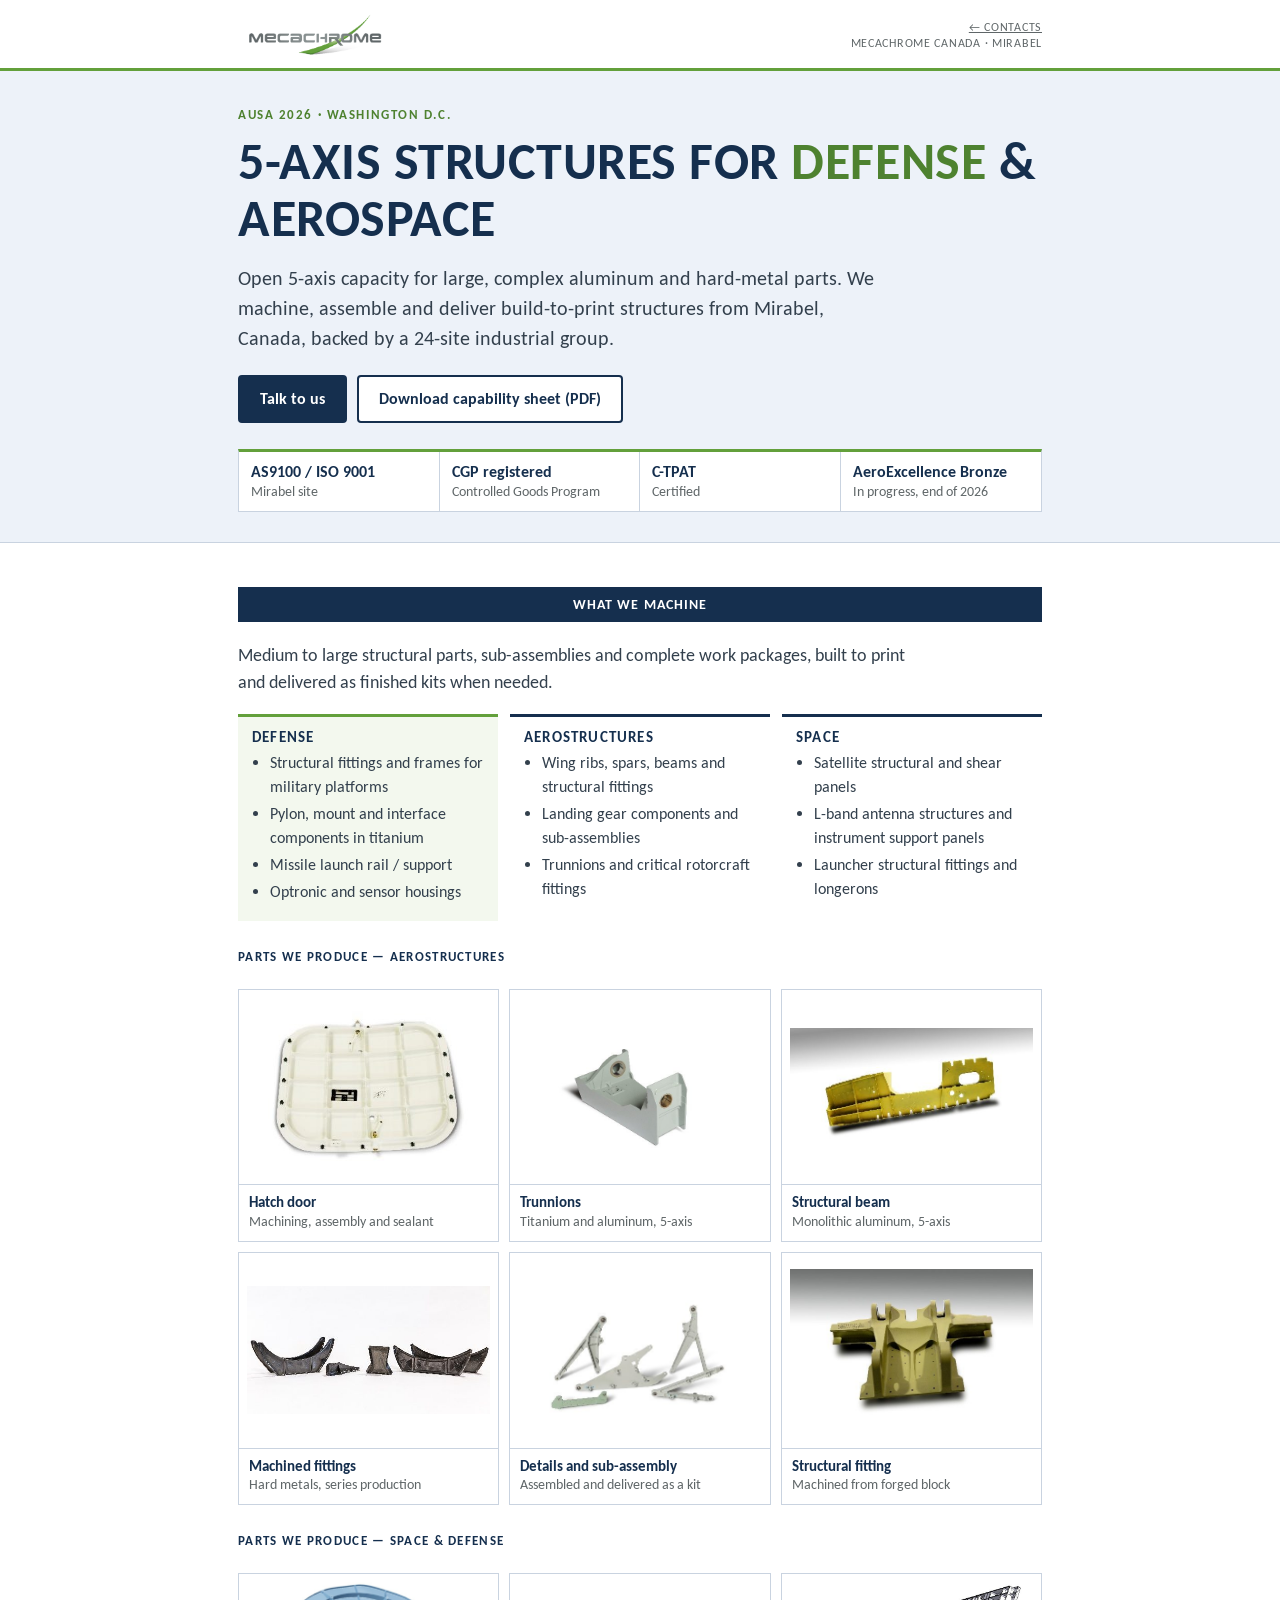
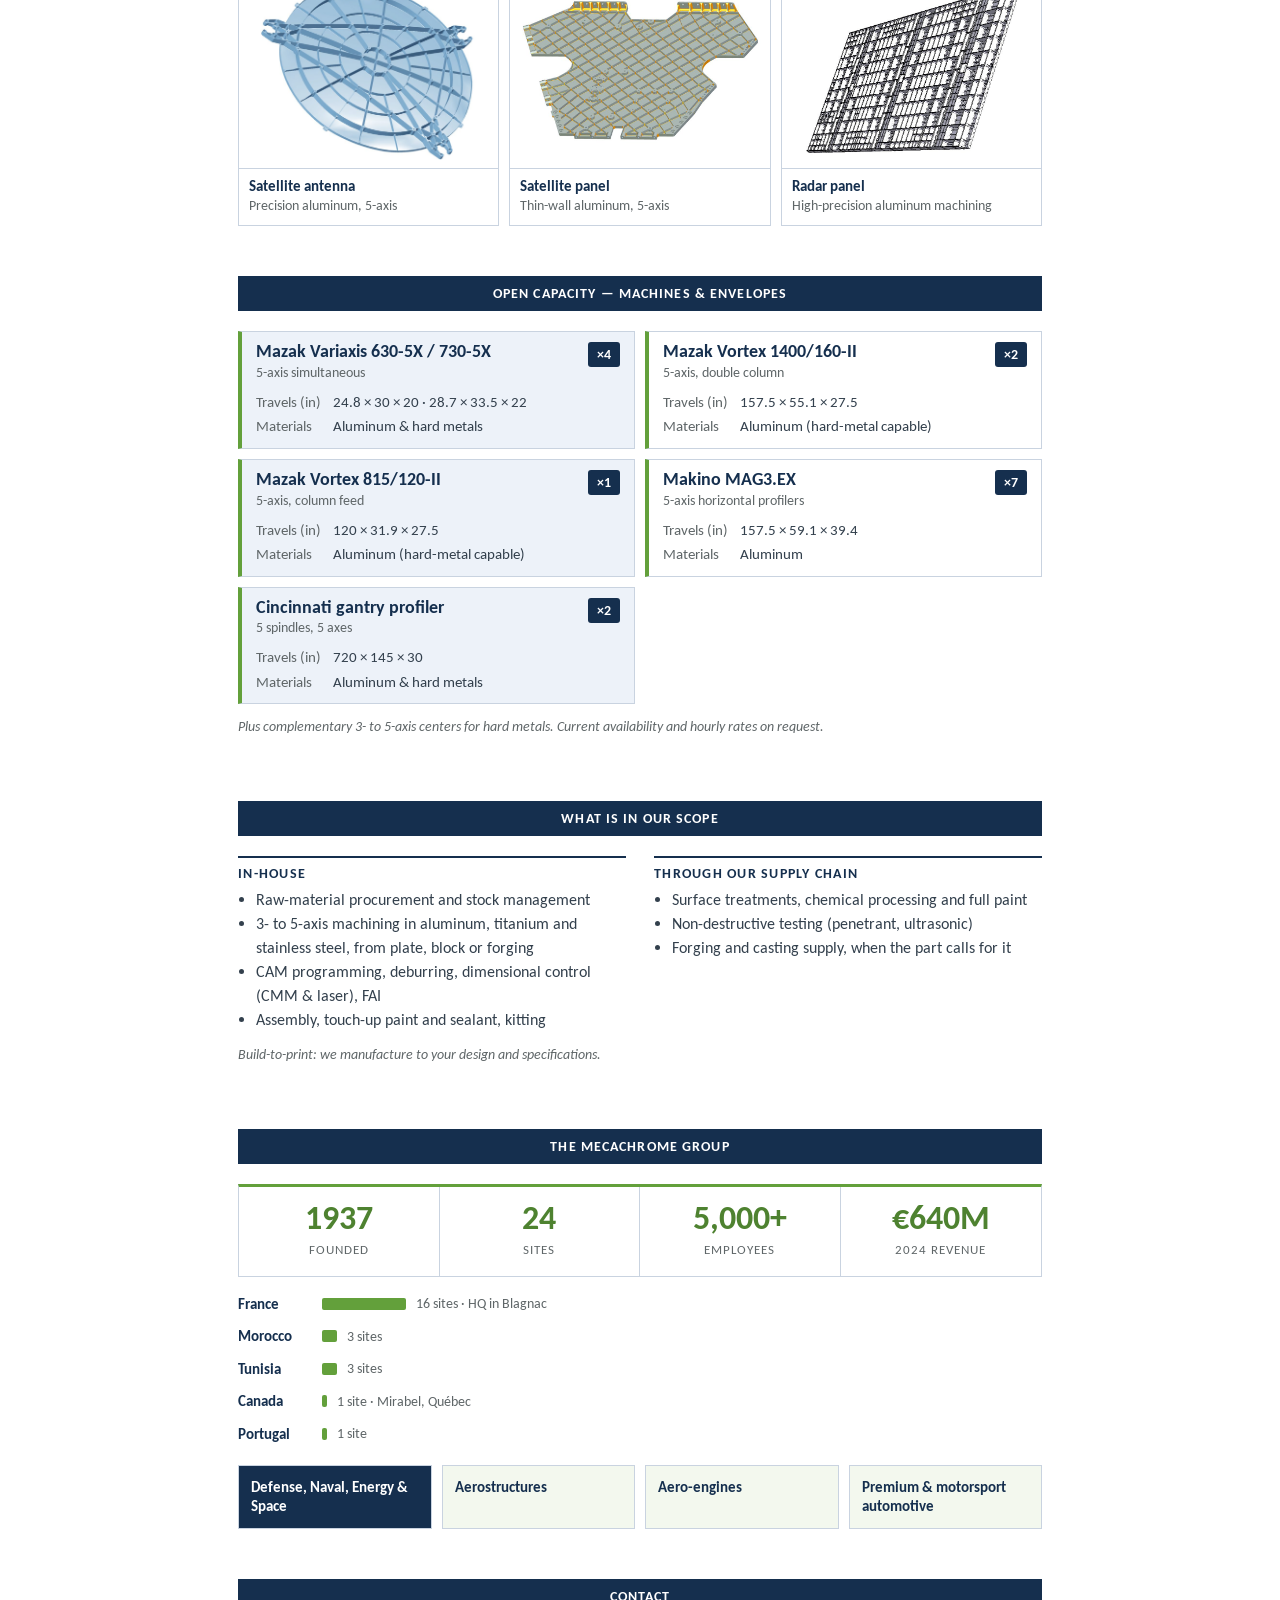
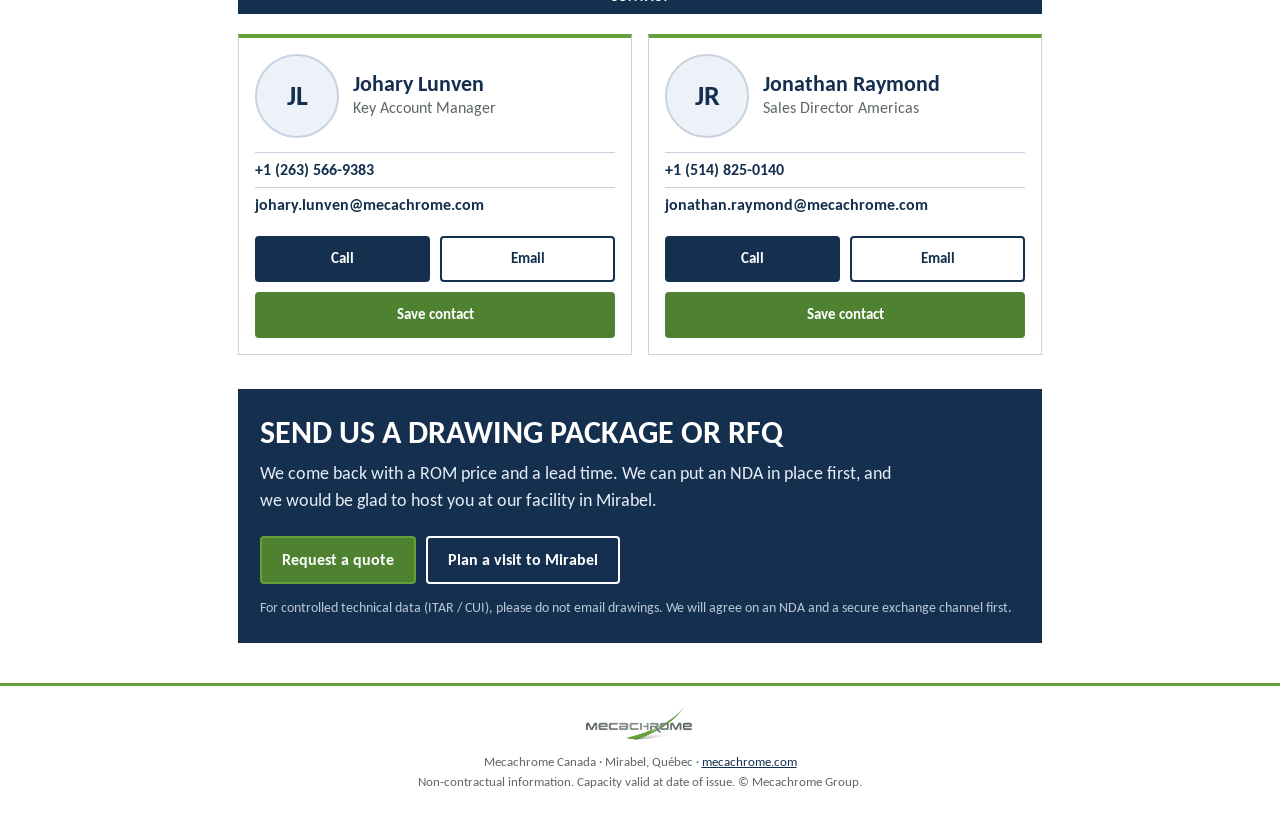
==== ausa-2026/index.html @ 3fbd344a "Add files via upload" ====
<!doctype html>
<html lang="en">
<head>
<meta charset="utf-8">
<meta name="viewport" content="width=device-width, initial-scale=1">
<title>Mecachrome Canada — 5-axis structures for defense &amp; aerospace</title>
<meta name="description" content="Open 5-axis machining capacity in Mirabel, Québec. Build-to-print structural parts and assemblies in aluminum and hard metals for defense, aerostructures and space.">
<meta name="robots" content="noindex, nofollow">
<meta name="theme-color" content="#152F4E">
<meta property="og:title" content="Mecachrome Canada — 5-axis structures for defense &amp; aerospace">
<meta property="og:description" content="Open 5-axis machining capacity in Mirabel, Québec. CGP registered. Part of the 24-site Mecachrome Group.">
<meta property="og:type" content="website">
<link rel="icon" href="../assets/mecachrome-logo.png">
<link rel="preconnect" href="https://fonts.googleapis.com">
<link rel="preconnect" href="https://fonts.gstatic.com" crossorigin>
<link href="https://fonts.googleapis.com/css2?family=Carlito:ital,wght@0,400;0,700;1,400&display=swap" rel="stylesheet">
<style>
:root{
  --navy:#152F4E; --green:#63A03B; --green-dark:#4E8230; --ice:#EDF2F9; --mint:#F3F8EE;
  --grey:#5F6668; --text:#33404D; --rule:#C9D3E0; --white:#fff;
  --max:860px; --pad:20px;
}
*{box-sizing:border-box}
html{scroll-behavior:smooth;-webkit-text-size-adjust:100%}
body{margin:0;background:#fff;color:var(--text);font-family:Calibri,Carlito,"Segoe UI",Helvetica,Arial,sans-serif;font-size:17px;line-height:1.5}
img{max-width:100%;display:block}
a{color:var(--navy)}
.wrap{max-width:var(--max);margin:0 auto;padding:0 var(--pad)}
h1,h2,h3{color:var(--navy);margin:0;line-height:1.1}
.eyebrow{font-size:13px;font-weight:700;letter-spacing:.12em;text-transform:uppercase;color:var(--green-dark)}

/* header */
.top{border-bottom:3px solid var(--green);background:#fff}
.top .wrap{display:flex;align-items:center;justify-content:space-between;gap:12px;padding-top:10px;padding-bottom:8px}
.top img{height:50px;width:auto}
.top .where{font-size:12px;letter-spacing:.06em;text-transform:uppercase;color:var(--grey);text-align:right;line-height:1.35}

/* hero */
.hero{background:var(--ice);border-bottom:1px solid var(--rule)}
.hero .wrap{padding-top:34px;padding-bottom:30px}
.hero h1{font-size:clamp(32px,8vw,52px);text-transform:uppercase;letter-spacing:.01em;margin-top:8px}
.hero h1 span{color:var(--green-dark)}
.hero p.lead{font-size:clamp(17px,4.4vw,20px);margin:16px 0 0;max-width:640px;color:var(--text)}
.btns{display:flex;flex-wrap:wrap;gap:10px;margin-top:22px}
.btn{display:inline-flex;align-items:center;justify-content:center;gap:8px;min-height:48px;padding:0 20px;border-radius:4px;font-weight:700;font-size:16px;text-decoration:none;border:2px solid var(--navy);color:var(--navy);background:#fff}
.btn.primary{background:var(--navy);color:#fff}
.btn.green{background:var(--green-dark);border-color:var(--green-dark);color:#fff}
.btn:hover{filter:brightness(1.08)}
.btn:focus-visible,a:focus-visible{outline:3px solid var(--green);outline-offset:2px}

.trust{display:grid;grid-template-columns:repeat(2,1fr);gap:0;margin-top:26px;border:1px solid var(--rule);background:#fff;border-top:3px solid var(--green)}
.trust div{padding:10px 12px;border-right:1px solid var(--rule);border-bottom:1px solid var(--rule);font-size:14px;line-height:1.3}
.trust div:nth-child(2n){border-right:0}
.trust div:nth-last-child(-n+2){border-bottom:0}
.trust b{display:block;color:var(--navy);font-size:16px}
.trust span{color:var(--grey)}

/* sections */
section{padding:44px 0 6px}
.bar{background:var(--navy);color:#fff;text-align:center;font-weight:700;letter-spacing:.08em;text-transform:uppercase;font-size:14px;padding:7px 12px;margin:0 0 20px}
.intro{margin:0 0 18px;max-width:680px}

/* part families */
.fam{display:grid;gap:12px}
.fam>div{padding:12px 14px 14px;border-top:3px solid var(--navy)}
.fam>div.def{background:var(--mint);border-top-color:var(--green)}
.fam h3{font-size:15px;letter-spacing:.08em;text-transform:uppercase;margin-bottom:6px}
.fam ul{margin:0;padding-left:18px;font-size:16px}
.fam li{margin:3px 0}

/* gallery */
.gal{display:grid;grid-template-columns:repeat(2,1fr);gap:10px;margin-top:22px}
.gal figure{margin:0;border:1px solid var(--rule);background:#fff}
.gal .ph{aspect-ratio:4/3;display:flex;align-items:center;justify-content:center;padding:8px;background:#fff}
.gal img{max-height:100%;width:auto;object-fit:contain}
.gal figcaption{padding:8px 10px 10px;border-top:1px solid var(--rule);font-size:14px;line-height:1.3;color:var(--grey)}
.gal figcaption b{display:block;color:var(--navy);font-size:15px}
.subhead{margin:26px 0 0;font-size:13px;font-weight:700;letter-spacing:.1em;text-transform:uppercase;color:var(--navy)}

/* machines */
.mach{display:grid;gap:10px}
.m{border:1px solid var(--rule);border-left:4px solid var(--green);padding:10px 14px;background:#fff}
.m:nth-child(odd){background:var(--ice)}
.m h3{font-size:18px}
.m .sub{color:var(--grey);font-size:14px}
.m dl{display:grid;grid-template-columns:auto 1fr;gap:2px 12px;margin:8px 0 0;font-size:15px}
.m dt{color:var(--grey)}
.m dd{margin:0;color:var(--text)}
.m .qty{float:right;background:var(--navy);color:#fff;font-weight:700;border-radius:3px;padding:2px 9px;font-size:14px}
.note{font-size:14px;color:var(--grey);font-style:italic;margin-top:12px}

/* scope */
.scope{display:grid;gap:14px}
.scope>div{border-top:2px solid var(--navy);padding-top:8px}
.scope h3{font-size:14px;letter-spacing:.09em;text-transform:uppercase}
.scope ul{margin:6px 0 0;padding-left:18px;font-size:16px}

/* group */
.stats{display:grid;grid-template-columns:repeat(2,1fr);border:1px solid var(--rule);border-top:3px solid var(--green)}
.stats div{padding:14px 8px;text-align:center;border-right:1px solid var(--rule);border-bottom:1px solid var(--rule)}
.stats div:nth-child(2n){border-right:0}
.stats div:nth-last-child(-n+2){border-bottom:0}
.stats b{display:block;font-size:34px;line-height:1;color:var(--green-dark)}
.stats span{font-size:13px;letter-spacing:.08em;text-transform:uppercase;color:var(--grey)}
.sites{margin-top:16px;display:grid;gap:10px}
.country{display:flex;align-items:center;gap:10px;font-size:15px}
.country .lbl{width:74px;flex:none;color:var(--navy);font-weight:700}
.country .bar-fill{flex:none;height:12px;background:var(--green);border-radius:2px}
.country .n{color:var(--grey);font-size:14px}
.sector{display:grid;grid-template-columns:repeat(2,1fr);gap:10px;margin-top:20px}
.sector div{border:1px solid var(--rule);background:var(--mint);padding:12px;font-weight:700;color:var(--navy);font-size:15px;line-height:1.25}
.sector div.hl{background:var(--navy);color:#fff}

/* contacts */
.cards{display:grid;gap:16px}
.card{border:1px solid var(--rule);border-top:4px solid var(--green);background:#fff;padding:16px}
.card .who{display:flex;gap:14px;align-items:center}
.avatar{width:84px;height:84px;border-radius:50%;object-fit:cover;background:var(--ice);border:2px solid var(--rule);flex:none;display:flex;align-items:center;justify-content:center;color:var(--navy);font-weight:700;font-size:28px}
.card h3{font-size:22px}
.card .role{color:var(--grey);font-size:16px}
.card .lines{margin:14px 0 0;font-size:16px;word-break:break-word}
.card .lines a{text-decoration:none;font-weight:700}
.card .lines div{padding:5px 0;border-top:1px solid var(--rule)}
.card .btns{margin-top:14px}
.card .btn{flex:1 1 130px;min-height:46px;padding:0 12px;font-size:15px}

/* cta */
.cta{margin:34px 0 0;background:var(--navy);color:#fff;padding:26px 22px}
.cta h2{color:#fff;font-size:clamp(24px,6vw,32px);text-transform:uppercase}
.cta p{margin:10px 0 0;max-width:640px;color:#E6EDF6}
.cta .btn{border-color:#fff}
.cta .btn.green{border-color:var(--green)}
.cta small{display:block;margin-top:14px;color:#B9C7D8;font-size:14px;line-height:1.4}

footer{margin-top:34px;border-top:3px solid var(--green);padding:18px 0 90px;font-size:13px;color:var(--grey);text-align:center}
footer img{height:40px;margin:0 auto 8px}

.dock{position:fixed;left:0;right:0;bottom:0;z-index:5;background:#fff;border-top:3px solid var(--green);display:flex;gap:8px;padding:8px 10px calc(8px + env(safe-area-inset-bottom))}
.dock .btn{flex:1;min-height:46px;padding:0 8px;font-size:15px}

@media (min-width:700px){
  :root{--pad:28px}
  body{font-size:18px}
  .trust{grid-template-columns:repeat(4,1fr)}
  .trust div{border-bottom:0}
  .trust div:nth-child(2n){border-right:1px solid var(--rule)}
  .trust div:last-child{border-right:0}
  .fam{grid-template-columns:repeat(3,1fr)}
  .gal{grid-template-columns:repeat(3,1fr)}
  .mach{grid-template-columns:repeat(2,1fr)}
  .scope{grid-template-columns:repeat(2,1fr);gap:28px}
  .stats{grid-template-columns:repeat(4,1fr)}
  .stats div{border-bottom:0}
  .stats div:nth-child(2n){border-right:1px solid var(--rule)}
  .stats div:last-child{border-right:0}
  .sector{grid-template-columns:repeat(4,1fr)}
  .cards{grid-template-columns:repeat(2,1fr)}
  .dock{display:none}
  footer{padding-bottom:30px}
}
</style>
</head>
<body>

<header class="top">
  <div class="wrap">
    <a href="../"><img src="../assets/mecachrome-logo.png" alt="Mecachrome" width="157" height="50"></a>
    <div class="where"><a href="../" style="color:inherit">← Contacts</a><br>Mecachrome Canada · Mirabel</div>
  </div>
</header>

<main>
<div class="hero">
  <div class="wrap">
    <div class="eyebrow">AUSA 2026 · Washington D.C.</div>
    <h1>5-axis structures for <span>defense</span> &amp; aerospace</h1>
    <p class="lead">Open 5-axis capacity for large, complex aluminum and hard-metal parts. We machine, assemble and deliver build-to-print structures from Mirabel, Canada, backed by a 24-site industrial group.</p>
    <div class="btns">
      <a class="btn primary" href="#contact">Talk to us</a>
      <a class="btn" href="../assets/Mecachrome_Canada_Capability_AUSA2026.pdf">Download capability sheet (PDF)</a>
    </div>
    <div class="trust" aria-label="Certifications">
      <div><b>AS9100 / ISO 9001</b><span>Mirabel site</span></div>
      <div><b>CGP registered</b><span>Controlled Goods Program</span></div>
      <div><b>C-TPAT</b><span>Certified</span></div>
      <div><b>AeroExcellence Bronze</b><span>In progress, end of 2026</span></div>
    </div>
  </div>
</div>

<section id="parts">
  <div class="wrap">
    <div class="bar">What we machine</div>
    <p class="intro">Medium to large structural parts, sub-assemblies and complete work packages, built to print and delivered as finished kits when needed.</p>
    <div class="fam">
      <div class="def">
        <h3>Defense</h3>
        <ul>
          <li>Structural fittings and frames for military platforms</li>
          <li>Pylon, mount and interface components in titanium</li>
          <li>Missile launch rail / support</li>
          <li>Optronic and sensor housings</li>
        </ul>
      </div>
      <div>
        <h3>Aerostructures</h3>
        <ul>
          <li>Wing ribs, spars, beams and structural fittings</li>
          <li>Landing gear components and sub-assemblies</li>
          <li>Trunnions and critical rotorcraft fittings</li>
        </ul>
      </div>
      <div>
        <h3>Space</h3>
        <ul>
          <li>Satellite structural and shear panels</li>
          <li>L-band antenna structures and instrument support panels</li>
          <li>Launcher structural fittings and longerons</li>
        </ul>
      </div>
    </div>

    <p class="subhead">Parts we produce — aerostructures</p>
    <div class="gal">
      <figure><div class="ph"><img src="../assets/hatch-door.jpg" alt="Machined hatch door" loading="lazy"></div><figcaption><b>Hatch door</b>Machining, assembly and sealant</figcaption></figure>
      <figure><div class="ph"><img src="../assets/trunnions.jpg" alt="Machined trunnion" loading="lazy"></div><figcaption><b>Trunnions</b>Titanium and aluminum, 5-axis</figcaption></figure>
      <figure><div class="ph"><img src="../assets/structural-beam.jpg" alt="Machined structural beam" loading="lazy"></div><figcaption><b>Structural beam</b>Monolithic aluminum, 5-axis</figcaption></figure>
      <figure><div class="ph"><img src="../assets/machined-fittings.jpg" alt="Machined hard-metal fittings" loading="lazy"></div><figcaption><b>Machined fittings</b>Hard metals, series production</figcaption></figure>
      <figure><div class="ph"><img src="../assets/details-subassembly.jpg" alt="Machined details assembled as a kit" loading="lazy"></div><figcaption><b>Details and sub-assembly</b>Assembled and delivered as a kit</figcaption></figure>
      <figure><div class="ph"><img src="../assets/structural-fitting.jpg" alt="Structural fitting machined from forged block" loading="lazy"></div><figcaption><b>Structural fitting</b>Machined from forged block</figcaption></figure>
    </div>

    <p class="subhead">Parts we produce — space &amp; defense</p>
    <div class="gal">
      <figure><div class="ph"><img src="../assets/satellite-antenna.jpg" alt="Satellite antenna structure" loading="lazy"></div><figcaption><b>Satellite antenna</b>Precision aluminum, 5-axis</figcaption></figure>
      <figure><div class="ph"><img src="../assets/satellite-panel.jpg" alt="Thin-wall satellite panel" loading="lazy"></div><figcaption><b>Satellite panel</b>Thin-wall aluminum, 5-axis</figcaption></figure>
      <figure><div class="ph"><img src="../assets/satellite-radar-panel.jpg" alt="Radar panel structure" loading="lazy"></div><figcaption><b>Radar panel</b>High-precision aluminum machining</figcaption></figure>
    </div>
  </div>
</section>

<section id="capacity">
  <div class="wrap">
    <div class="bar">Open capacity — machines &amp; envelopes</div>
    <div class="mach">
      <div class="m"><span class="qty">×4</span><h3>Mazak Variaxis 630-5X / 730-5X</h3><div class="sub">5-axis simultaneous</div>
        <dl><dt>Travels (in)</dt><dd>24.8 × 30 × 20 · 28.7 × 33.5 × 22</dd><dt>Materials</dt><dd>Aluminum &amp; hard metals</dd></dl></div>
      <div class="m"><span class="qty">×2</span><h3>Mazak Vortex 1400/160-II</h3><div class="sub">5-axis, double column</div>
        <dl><dt>Travels (in)</dt><dd>157.5 × 55.1 × 27.5</dd><dt>Materials</dt><dd>Aluminum (hard-metal capable)</dd></dl></div>
      <div class="m"><span class="qty">×1</span><h3>Mazak Vortex 815/120-II</h3><div class="sub">5-axis, column feed</div>
        <dl><dt>Travels (in)</dt><dd>120 × 31.9 × 27.5</dd><dt>Materials</dt><dd>Aluminum (hard-metal capable)</dd></dl></div>
      <div class="m"><span class="qty">×7</span><h3>Makino MAG3.EX</h3><div class="sub">5-axis horizontal profilers</div>
        <dl><dt>Travels (in)</dt><dd>157.5 × 59.1 × 39.4</dd><dt>Materials</dt><dd>Aluminum</dd></dl></div>
      <div class="m"><span class="qty">×2</span><h3>Cincinnati gantry profiler</h3><div class="sub">5 spindles, 5 axes</div>
        <dl><dt>Travels (in)</dt><dd>720 × 145 × 30</dd><dt>Materials</dt><dd>Aluminum &amp; hard metals</dd></dl></div>
    </div>
    <p class="note">Plus complementary 3- to 5-axis centers for hard metals. Current availability and hourly rates on request.</p>
  </div>
</section>

<section id="scope">
  <div class="wrap">
    <div class="bar">What is in our scope</div>
    <div class="scope">
      <div><h3>In-house</h3><ul>
        <li>Raw-material procurement and stock management</li>
        <li>3- to 5-axis machining in aluminum, titanium and stainless steel, from plate, block or forging</li>
        <li>CAM programming, deburring, dimensional control (CMM &amp; laser), FAI</li>
        <li>Assembly, touch-up paint and sealant, kitting</li></ul></div>
      <div><h3>Through our supply chain</h3><ul>
        <li>Surface treatments, chemical processing and full paint</li>
        <li>Non-destructive testing (penetrant, ultrasonic)</li>
        <li>Forging and casting supply, when the part calls for it</li></ul></div>
    </div>
    <p class="note">Build-to-print: we manufacture to your design and specifications.</p>
  </div>
</section>

<section id="group">
  <div class="wrap">
    <div class="bar">The Mecachrome Group</div>
    <div class="stats">
      <div><b>1937</b><span>Founded</span></div>
      <div><b>24</b><span>Sites</span></div>
      <div><b>5,000+</b><span>Employees</span></div>
      <div><b>€640M</b><span>2024 revenue</span></div>
    </div>
    <div class="sites" aria-label="Group sites by country">
      <div class="country"><span class="lbl">France</span><span class="bar-fill" style="width:84px"></span><span class="n">16 sites · HQ in Blagnac</span></div>
      <div class="country"><span class="lbl">Morocco</span><span class="bar-fill" style="width:15px"></span><span class="n">3 sites</span></div>
      <div class="country"><span class="lbl">Tunisia</span><span class="bar-fill" style="width:15px"></span><span class="n">3 sites</span></div>
      <div class="country"><span class="lbl">Canada</span><span class="bar-fill" style="width:5px"></span><span class="n">1 site · Mirabel, Québec</span></div>
      <div class="country"><span class="lbl">Portugal</span><span class="bar-fill" style="width:5px"></span><span class="n">1 site</span></div>
    </div>
    <div class="sector">
      <div class="hl">Defense, Naval, Energy &amp; Space</div>
      <div>Aerostructures</div>
      <div>Aero-engines</div>
      <div>Premium &amp; motorsport automotive</div>
    </div>
  </div>
</section>

<section id="contact">
  <div class="wrap">
    <div class="bar">Contact</div>
    <div class="cards">

      <article class="card">
        <div class="who">
          <img class="avatar" src="../assets/johary-lunven.jpg" alt="Johary Lunven" width="84" height="84" onerror="this.outerHTML='<div class=&quot;avatar&quot; aria-hidden=&quot;true&quot;>JL</div>'">
          <div><h3>Johary Lunven</h3><div class="role">Key Account Manager</div></div>
        </div>
        <div class="lines">
          <div><a href="tel:+12635669383">+1 (263) 566-9383</a></div>
          <div><a href="mailto:johary.lunven@mecachrome.com">johary.lunven@mecachrome.com</a></div>
        </div>
        <div class="btns">
          <a class="btn primary" href="tel:+12635669383">Call</a>
          <a class="btn" href="mailto:johary.lunven@mecachrome.com?subject=AUSA%202026">Email</a>
          <a class="btn green" href="../assets/johary-lunven.vcf" download>Save contact</a>
        </div>
      </article>

      <article class="card">
        <div class="who">
          <img class="avatar" src="../assets/jonathan-raymond.jpg" alt="Jonathan Raymond" width="84" height="84" onerror="this.outerHTML='<div class=&quot;avatar&quot; aria-hidden=&quot;true&quot;>JR</div>'">
          <div><h3>Jonathan Raymond</h3><div class="role">Sales Director Americas</div></div>
        </div>
        <div class="lines">
          <div><a href="tel:+15148250140">+1 (514) 825-0140</a></div>
          <div><a href="mailto:jonathan.raymond@mecachrome.com">jonathan.raymond@mecachrome.com</a></div>
        </div>
        <div class="btns">
          <a class="btn primary" href="tel:+15148250140">Call</a>
          <a class="btn" href="mailto:jonathan.raymond@mecachrome.com?subject=AUSA%202026">Email</a>
          <a class="btn green" href="../assets/jonathan-raymond.vcf" download>Save contact</a>
        </div>
      </article>

    </div>

    <div class="cta">
      <h2>Send us a drawing package or RFQ</h2>
      <p>We come back with a ROM price and a lead time. We can put an NDA in place first, and we would be glad to host you at our facility in Mirabel.</p>
      <div class="btns">
        <a class="btn green" href="mailto:johary.lunven@mecachrome.com?cc=jonathan.raymond@mecachrome.com&subject=AUSA%202026%20%E2%80%93%20RFQ%20%2F%20drawing%20package&body=Company%3A%0AProgram%20or%20part%20family%3A%0AMaterial%20and%20approximate%20size%3A%0AQuantities%20and%20need%20date%3A%0A%0APlease%20do%20not%20attach%20ITAR%2FCUI-controlled%20drawings.%20Let%27s%20first%20set%20up%20an%20NDA%20and%20a%20secure%20exchange.">Request a quote</a>
        <a class="btn" style="background:transparent;color:#fff" href="mailto:johary.lunven@mecachrome.com?cc=jonathan.raymond@mecachrome.com&subject=AUSA%202026%20%E2%80%93%20Visit%20Mirabel">Plan a visit to Mirabel</a>
      </div>
      <small>For controlled technical data (ITAR / CUI), please do not email drawings. We will agree on an NDA and a secure exchange channel first.</small>
    </div>
  </div>
</section>
</main>

<footer>
  <div class="wrap">
    <img src="../assets/mecachrome-logo.png" alt="Mecachrome" width="126" height="40">
    <div>Mecachrome Canada · Mirabel, Québec · <a href="https://www.mecachrome.com">mecachrome.com</a></div>
    <div>Non-contractual information. Capacity valid at date of issue. © Mecachrome Group.</div>
  </div>
</footer>

<nav class="dock" aria-label="Quick contact">
  <a class="btn primary" href="#contact">Contact</a>
  <a class="btn green" href="../assets/johary-lunven.vcf" download>Save my contact</a>
</nav>

</body>
</html>
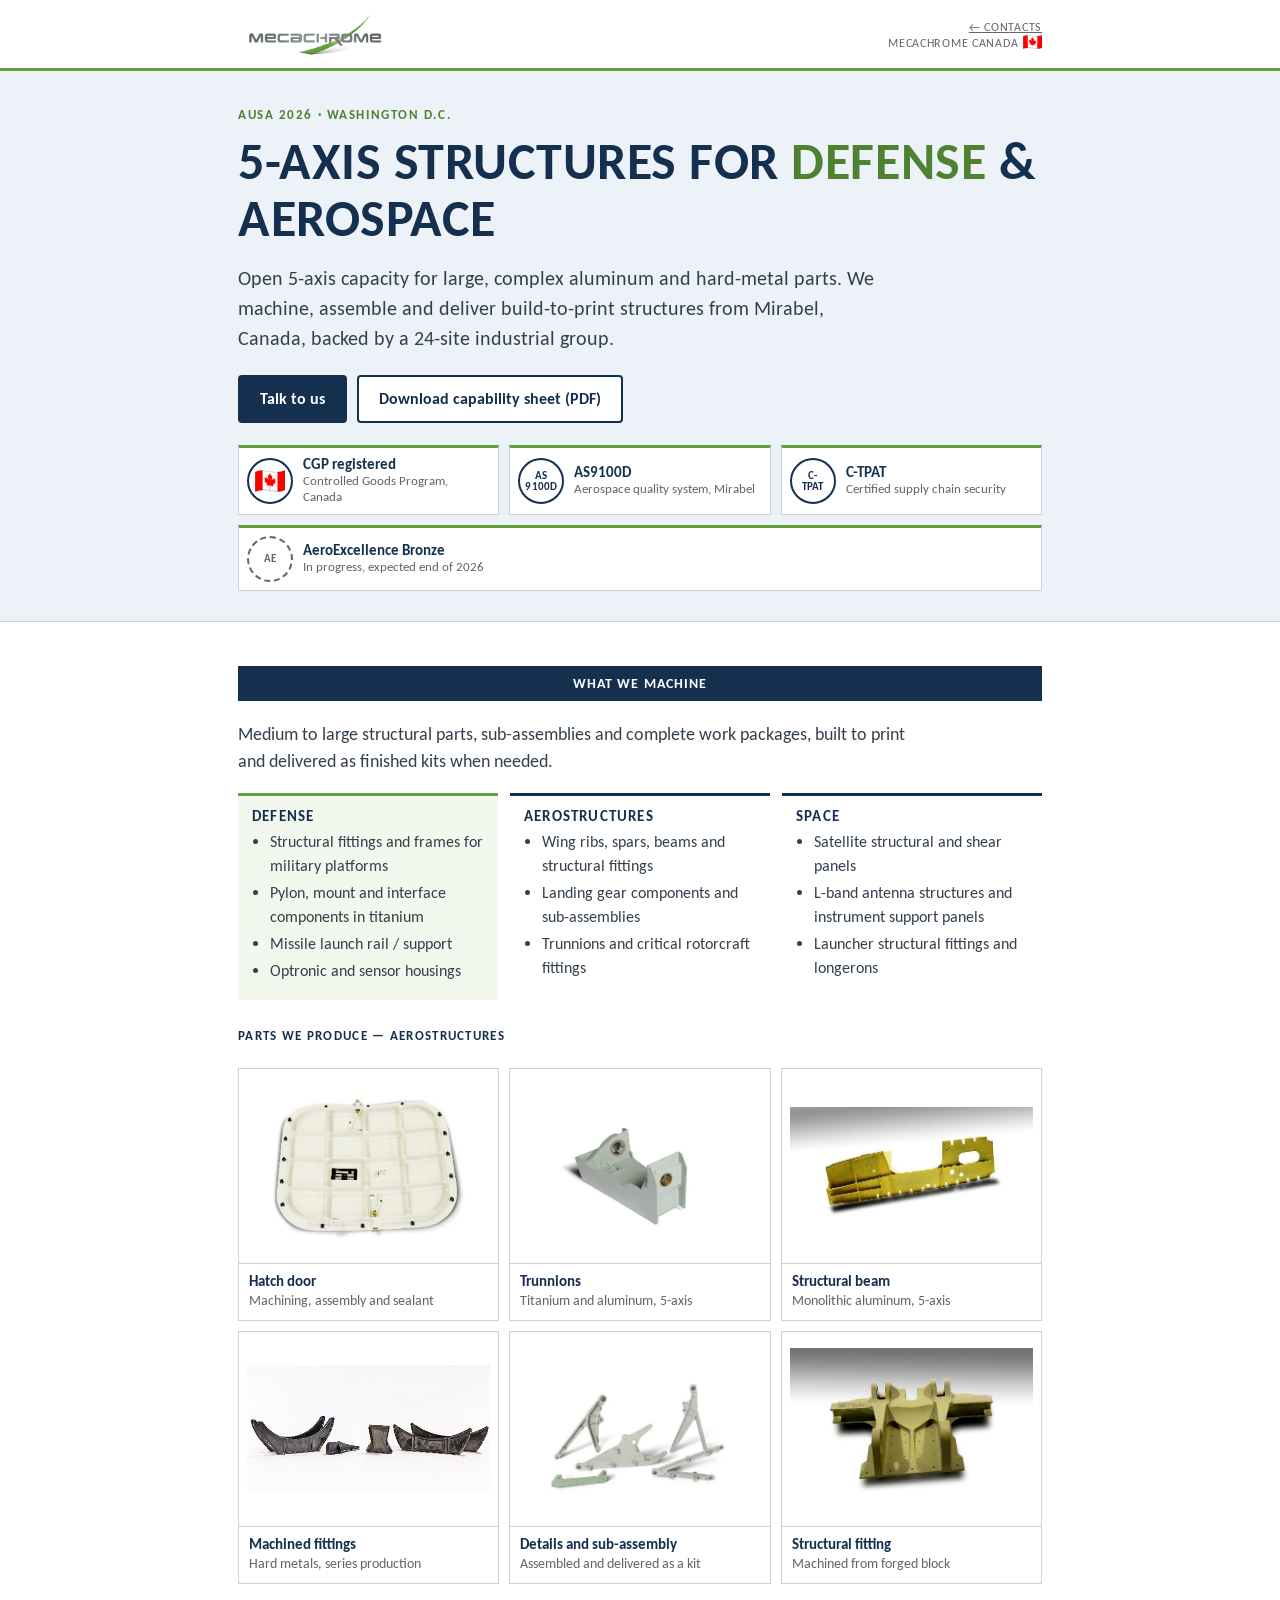
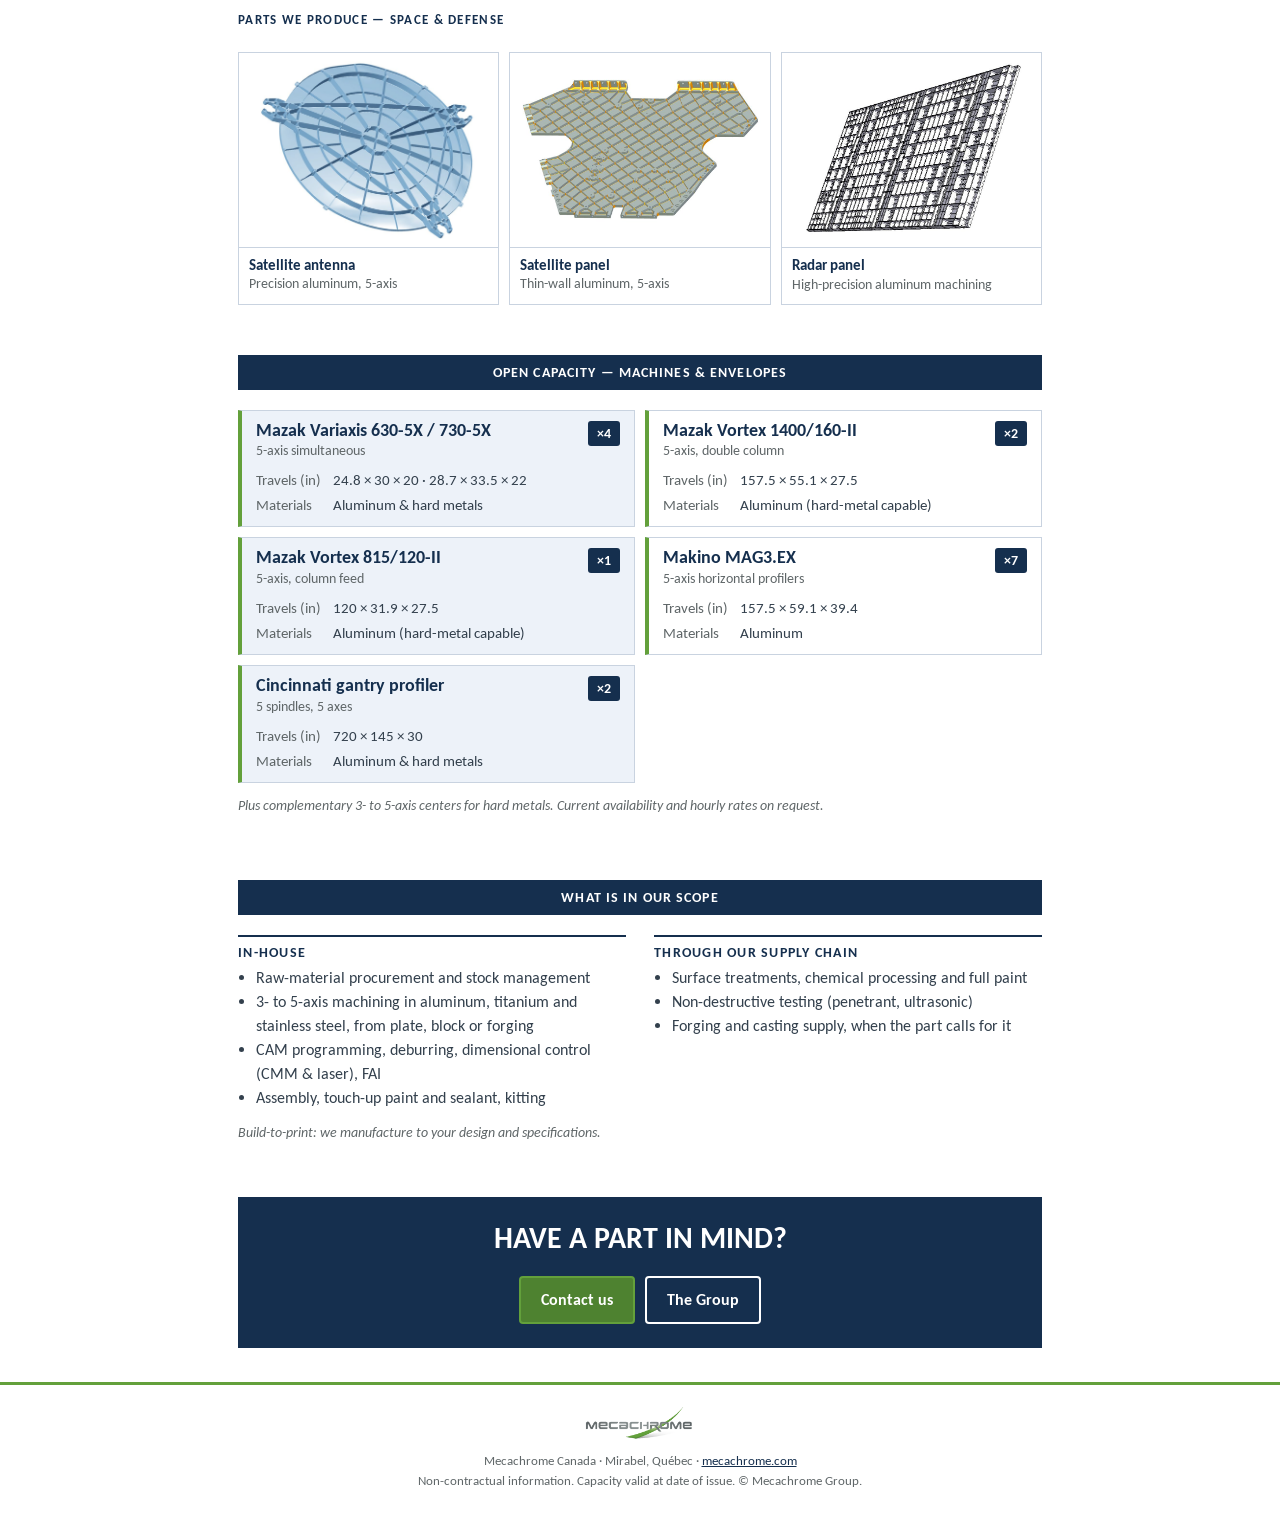
==== commit c54bad3b: "Add files via upload" ====
--- a/ausa-2026/index.html
+++ b/ausa-2026/index.html
@@ -109,7 +109,7 @@
 .country .n{color:var(--grey);font-size:14px}
 .sector{display:grid;grid-template-columns:repeat(2,1fr);gap:10px;margin-top:20px}
 .sector div{border:1px solid var(--rule);background:var(--mint);padding:12px;font-weight:700;color:var(--navy);font-size:15px;line-height:1.25}
-.sector div.hl{background:var(--navy);color:#fff}
+
 
 /* contacts */
 .cards{display:grid;gap:16px}
@@ -158,6 +158,29 @@
   .dock{display:none}
   footer{padding-bottom:30px}
 }
+
+.certs{display:flex;flex-wrap:wrap;gap:10px;margin-top:22px}
+.cert{display:flex;align-items:center;gap:10px;background:#fff;border:1px solid var(--rule);border-top:3px solid var(--green);padding:8px 12px 8px 8px;flex:1 1 210px}
+.cert .seal{flex:none;width:46px;height:46px;border-radius:50%;border:2px solid var(--navy);display:flex;align-items:center;justify-content:center;font-weight:700;font-size:10.5px;letter-spacing:.02em;color:var(--navy);text-align:center;line-height:1.05;background:#fff;overflow:hidden}
+.cert .seal img{width:30px;height:auto}
+.cert.wip .seal{border-style:dashed;border-color:var(--grey);color:var(--grey)}
+.cert b{display:block;color:var(--navy);font-size:15px;line-height:1.15}
+.cert span.t{display:block;color:var(--grey);font-size:13px;line-height:1.25}
+.top img.flagico{height:14px;width:auto;margin-left:5px;display:inline-block}
+.flagico{display:inline-block;height:14px;width:auto;vertical-align:-2px;margin-left:5px}
+.visit{display:grid;gap:16px;align-items:center;border:1px solid var(--rule);border-top:4px solid var(--green);padding:16px;margin-top:26px;background:#fff}
+.visit img.map{width:100%;max-width:340px;height:auto;margin:0 auto}
+.visit h3{font-size:22px;text-transform:uppercase}
+.visit address{font-style:normal;margin:8px 0 0;font-size:16px}
+.visit p{margin:8px 0 0;font-size:14px;color:var(--grey)}
+.visit .btns{margin-top:14px}
+.visit .btn{min-height:44px;font-size:15px;padding:0 16px}
+@media (min-width:700px){.visit{grid-template-columns:minmax(0,300px) 1fr;gap:26px;padding:20px}}
+.endcta{margin-top:34px;background:var(--navy);color:#fff;padding:24px 22px;text-align:center}
+.endcta h2{color:#fff;font-size:clamp(22px,5.5vw,30px);text-transform:uppercase}
+.endcta .btns{justify-content:center}
+.endcta .btn{border-color:#fff}
+.endcta .btn.green{border-color:var(--green)}
 </style>
 </head>
 <body>
@@ -165,7 +188,7 @@
 <header class="top">
   <div class="wrap">
     <a href="../"><img src="../assets/mecachrome-logo.png" alt="Mecachrome" width="157" height="50"></a>
-    <div class="where"><a href="../" style="color:inherit">← Contacts</a><br>Mecachrome Canada · Mirabel</div>
+    <div class="where"><a href="../" style="color:inherit">← Contacts</a><br>Mecachrome Canada<img class="flagico" src="../assets/flag-ca.png" alt="Canada" width="19" height="14"></div>
   </div>
 </header>
 
@@ -176,14 +199,14 @@
     <h1>5-axis structures for <span>defense</span> &amp; aerospace</h1>
     <p class="lead">Open 5-axis capacity for large, complex aluminum and hard-metal parts. We machine, assemble and deliver build-to-print structures from Mirabel, Canada, backed by a 24-site industrial group.</p>
     <div class="btns">
-      <a class="btn primary" href="#contact">Talk to us</a>
+      <a class="btn primary" href="../#contact">Talk to us</a>
       <a class="btn" href="../assets/Mecachrome_Canada_Capability_AUSA2026.pdf">Download capability sheet (PDF)</a>
     </div>
-    <div class="trust" aria-label="Certifications">
-      <div><b>AS9100 / ISO 9001</b><span>Mirabel site</span></div>
-      <div><b>CGP registered</b><span>Controlled Goods Program</span></div>
-      <div><b>C-TPAT</b><span>Certified</span></div>
-      <div><b>AeroExcellence Bronze</b><span>In progress, end of 2026</span></div>
+    <div class="certs" aria-label="Certifications and registrations">
+      <div class="cert"><span class="seal"><img src="../assets/flag-ca.png" alt="Canada"></span><div><b>CGP registered</b><span class="t">Controlled Goods Program, Canada</span></div></div>
+      <div class="cert"><span class="seal">AS<br>9100D</span><div><b>AS9100D</b><span class="t">Aerospace quality system, Mirabel</span></div></div>
+      <div class="cert"><span class="seal">C-<br>TPAT</span><div><b>C-TPAT</b><span class="t">Certified supply chain security</span></div></div>
+      <div class="cert wip"><span class="seal">AE</span><div><b>AeroExcellence Bronze</b><span class="t">In progress, expected end of 2026</span></div></div>
     </div>
   </div>
 </div>
@@ -276,81 +299,13 @@
   </div>
 </section>
 
-<section id="group">
-  <div class="wrap">
-    <div class="bar">The Mecachrome Group</div>
-    <div class="stats">
-      <div><b>1937</b><span>Founded</span></div>
-      <div><b>24</b><span>Sites</span></div>
-      <div><b>5,000+</b><span>Employees</span></div>
-      <div><b>€640M</b><span>2024 revenue</span></div>
-    </div>
-    <div class="sites" aria-label="Group sites by country">
-      <div class="country"><span class="lbl">France</span><span class="bar-fill" style="width:84px"></span><span class="n">16 sites · HQ in Blagnac</span></div>
-      <div class="country"><span class="lbl">Morocco</span><span class="bar-fill" style="width:15px"></span><span class="n">3 sites</span></div>
-      <div class="country"><span class="lbl">Tunisia</span><span class="bar-fill" style="width:15px"></span><span class="n">3 sites</span></div>
-      <div class="country"><span class="lbl">Canada</span><span class="bar-fill" style="width:5px"></span><span class="n">1 site · Mirabel, Québec</span></div>
-      <div class="country"><span class="lbl">Portugal</span><span class="bar-fill" style="width:5px"></span><span class="n">1 site</span></div>
-    </div>
-    <div class="sector">
-      <div class="hl">Defense, Naval, Energy &amp; Space</div>
-      <div>Aerostructures</div>
-      <div>Aero-engines</div>
-      <div>Premium &amp; motorsport automotive</div>
-    </div>
-  </div>
-</section>
-
-<section id="contact">
-  <div class="wrap">
-    <div class="bar">Contact</div>
-    <div class="cards">
-
-      <article class="card">
-        <div class="who">
-          <img class="avatar" src="../assets/johary-lunven.jpg" alt="Johary Lunven" width="84" height="84" onerror="this.outerHTML='<div class=&quot;avatar&quot; aria-hidden=&quot;true&quot;>JL</div>'">
-          <div><h3>Johary Lunven</h3><div class="role">Key Account Manager</div></div>
-        </div>
-        <div class="lines">
-          <div><a href="tel:+12635669383">+1 (263) 566-9383</a></div>
-          <div><a href="mailto:johary.lunven@mecachrome.com">johary.lunven@mecachrome.com</a></div>
-        </div>
-        <div class="btns">
-          <a class="btn primary" href="tel:+12635669383">Call</a>
-          <a class="btn" href="mailto:johary.lunven@mecachrome.com?subject=AUSA%202026">Email</a>
-          <a class="btn green" href="../assets/johary-lunven.vcf" download>Save contact</a>
-        </div>
-      </article>
-
-      <article class="card">
-        <div class="who">
-          <img class="avatar" src="../assets/jonathan-raymond.jpg" alt="Jonathan Raymond" width="84" height="84" onerror="this.outerHTML='<div class=&quot;avatar&quot; aria-hidden=&quot;true&quot;>JR</div>'">
-          <div><h3>Jonathan Raymond</h3><div class="role">Sales Director Americas</div></div>
-        </div>
-        <div class="lines">
-          <div><a href="tel:+15148250140">+1 (514) 825-0140</a></div>
-          <div><a href="mailto:jonathan.raymond@mecachrome.com">jonathan.raymond@mecachrome.com</a></div>
-        </div>
-        <div class="btns">
-          <a class="btn primary" href="tel:+15148250140">Call</a>
-          <a class="btn" href="mailto:jonathan.raymond@mecachrome.com?subject=AUSA%202026">Email</a>
-          <a class="btn green" href="../assets/jonathan-raymond.vcf" download>Save contact</a>
-        </div>
-      </article>
-
-    </div>
-
-    <div class="cta">
-      <h2>Send us a drawing package or RFQ</h2>
-      <p>We come back with a ROM price and a lead time. We can put an NDA in place first, and we would be glad to host you at our facility in Mirabel.</p>
-      <div class="btns">
-        <a class="btn green" href="mailto:johary.lunven@mecachrome.com?cc=jonathan.raymond@mecachrome.com&subject=AUSA%202026%20%E2%80%93%20RFQ%20%2F%20drawing%20package&body=Company%3A%0AProgram%20or%20part%20family%3A%0AMaterial%20and%20approximate%20size%3A%0AQuantities%20and%20need%20date%3A%0A%0APlease%20do%20not%20attach%20ITAR%2FCUI-controlled%20drawings.%20Let%27s%20first%20set%20up%20an%20NDA%20and%20a%20secure%20exchange.">Request a quote</a>
-        <a class="btn" style="background:transparent;color:#fff" href="mailto:johary.lunven@mecachrome.com?cc=jonathan.raymond@mecachrome.com&subject=AUSA%202026%20%E2%80%93%20Visit%20Mirabel">Plan a visit to Mirabel</a>
-      </div>
-      <small>For controlled technical data (ITAR / CUI), please do not email drawings. We will agree on an NDA and a secure exchange channel first.</small>
-    </div>
-  </div>
-</section>
+<div class="wrap"><div class="endcta">
+  <h2>Have a part in mind?</h2>
+  <div class="btns">
+    <a class="btn green" href="../#contact">Contact us</a>
+    <a class="btn" style="background:transparent;color:#fff" href="../group/">The Group</a>
+  </div>
+</div></div>
 </main>
 
 <footer>
@@ -362,8 +317,8 @@
 </footer>
 
 <nav class="dock" aria-label="Quick contact">
-  <a class="btn primary" href="#contact">Contact</a>
-  <a class="btn green" href="../assets/johary-lunven.vcf" download>Save my contact</a>
+  <a class="btn primary" href="../#contact">Contact</a>
+  <a class="btn green" href="../assets/johary-lunven.vcf">Save my contact</a>
 </nav>
 
 </body>
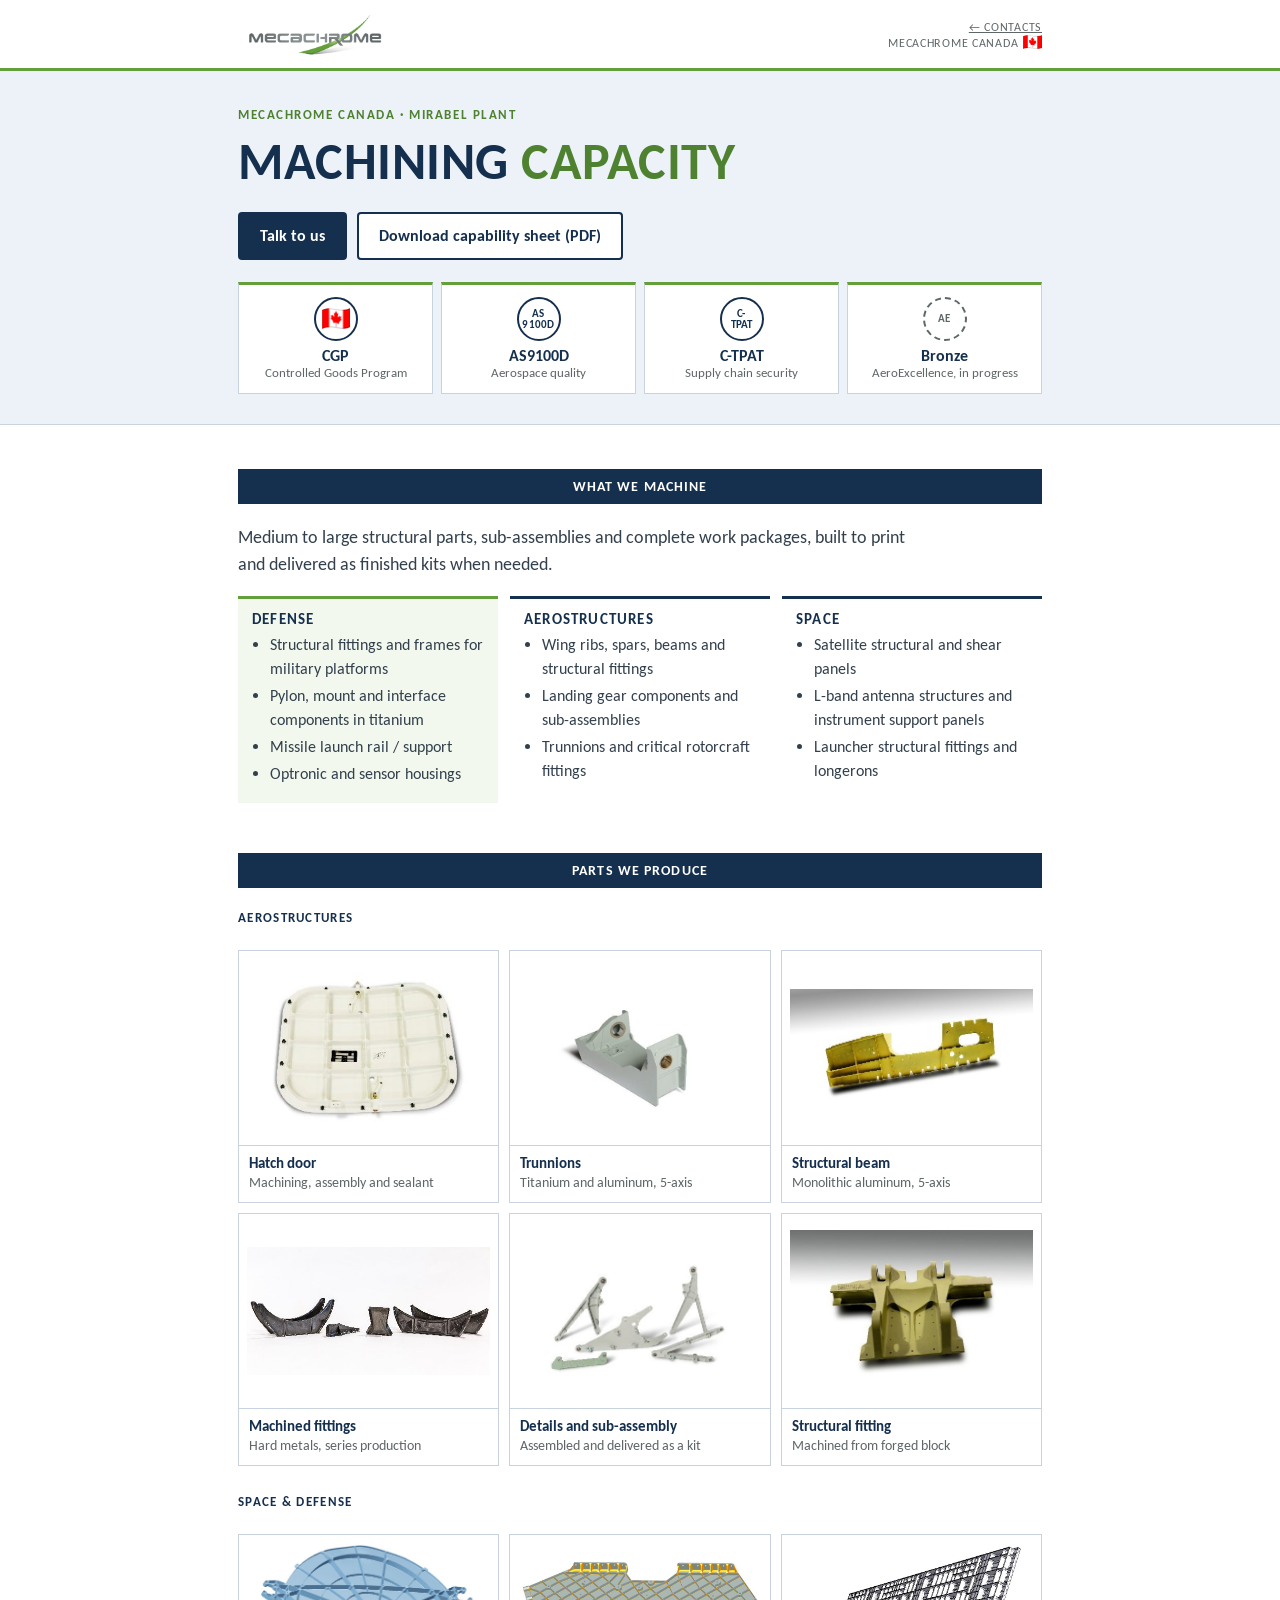
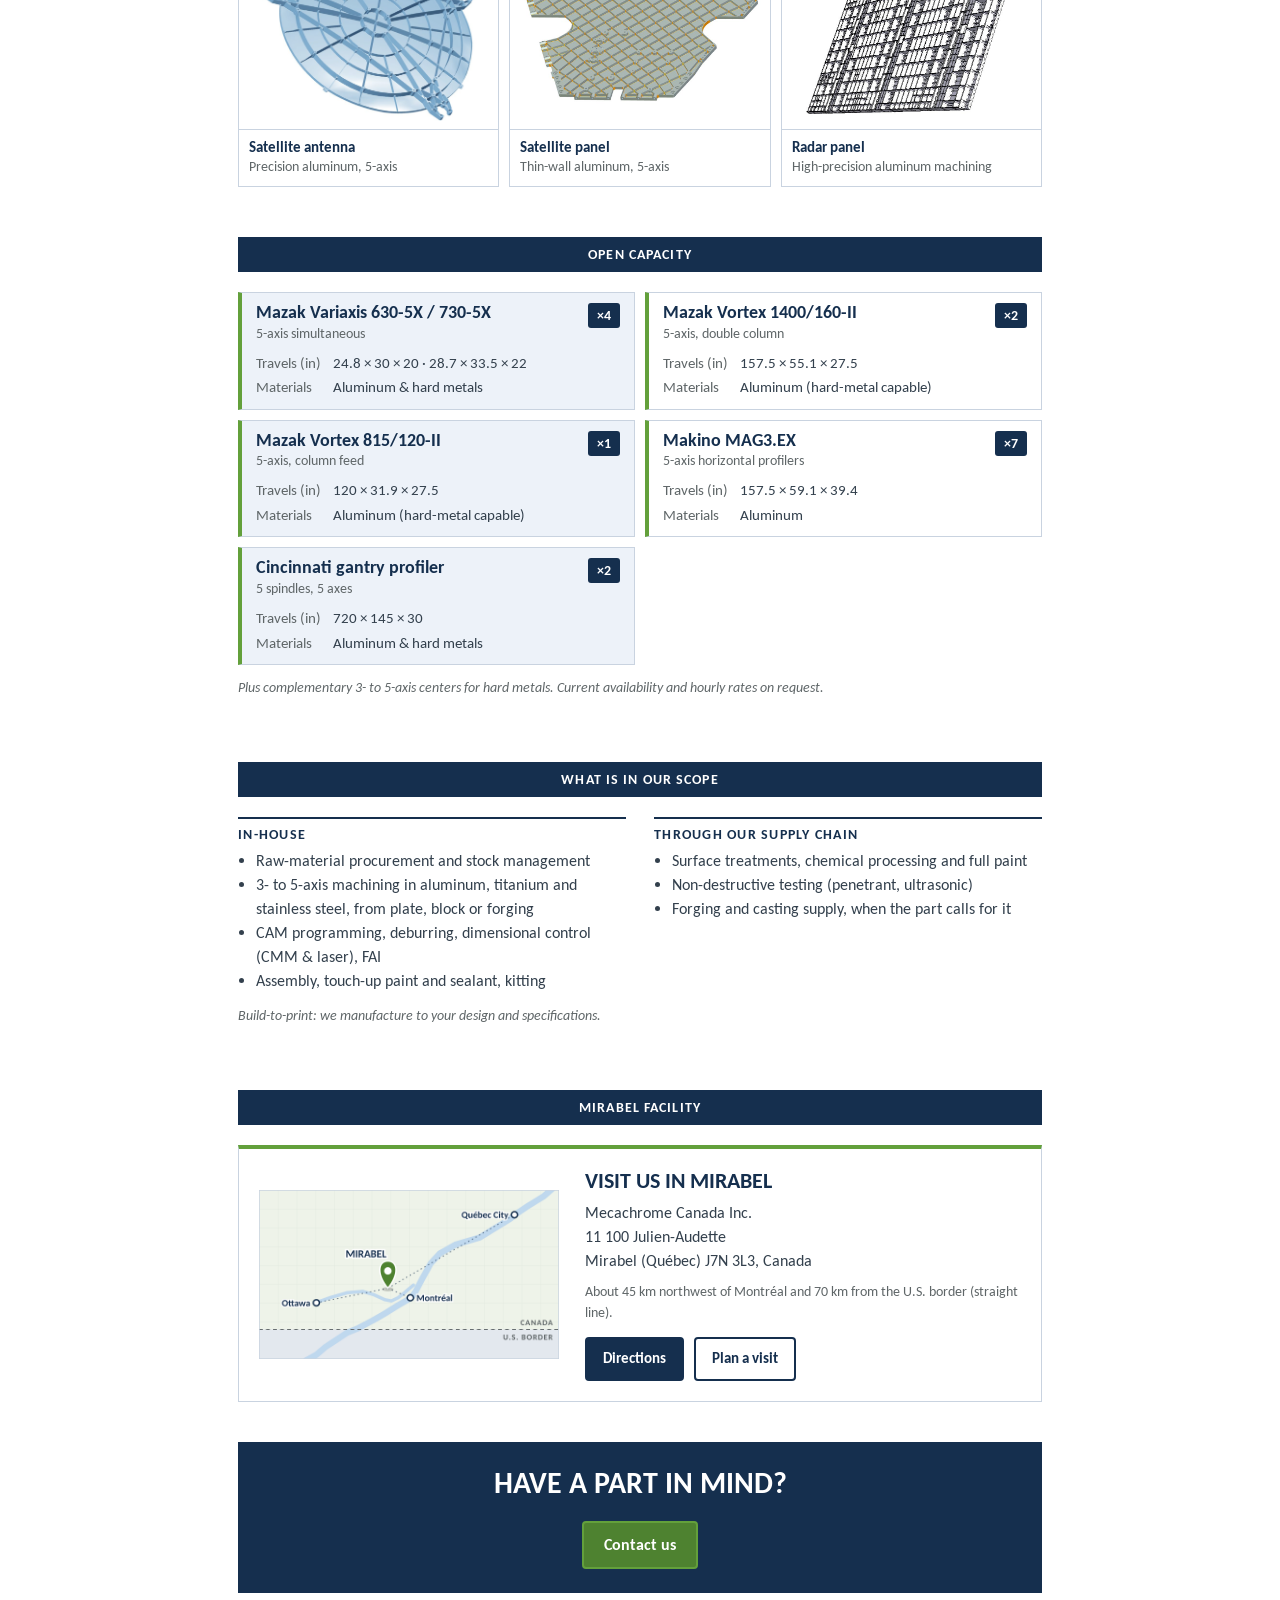
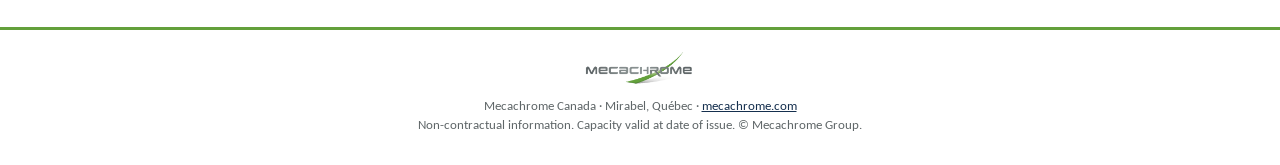
==== commit 8f4787c0: "Add files via upload" ====
--- a/ausa-2026/index.html
+++ b/ausa-2026/index.html
@@ -181,6 +181,14 @@
 .endcta .btns{justify-content:center}
 .endcta .btn{border-color:#fff}
 .endcta .btn.green{border-color:var(--green)}
+
+.certs{display:grid;grid-template-columns:repeat(4,1fr);gap:8px;margin-top:22px}
+.cert{display:flex;flex-direction:column;align-items:center;text-align:center;gap:6px;background:#fff;border:1px solid var(--rule);border-top:3px solid var(--green);padding:10px 4px 9px;flex:none}
+.cert .seal{width:44px;height:44px}
+.cert .seal img{width:28px}
+.cert b{font-size:13px}
+.cert span.t{font-size:11px;line-height:1.2}
+@media (min-width:700px){.cert b{font-size:16px}.cert span.t{font-size:13px}.cert{padding:12px 8px}}
 </style>
 </head>
 <body>
@@ -195,18 +203,17 @@
 <main>
 <div class="hero">
   <div class="wrap">
-    <div class="eyebrow">AUSA 2026 · Washington D.C.</div>
-    <h1>5-axis structures for <span>defense</span> &amp; aerospace</h1>
-    <p class="lead">Open 5-axis capacity for large, complex aluminum and hard-metal parts. We machine, assemble and deliver build-to-print structures from Mirabel, Canada, backed by a 24-site industrial group.</p>
+    <div class="eyebrow">Mecachrome Canada · Mirabel plant</div>
+    <h1>Machining <span>capacity</span></h1>
     <div class="btns">
       <a class="btn primary" href="../#contact">Talk to us</a>
       <a class="btn" href="../assets/Mecachrome_Canada_Capability_AUSA2026.pdf">Download capability sheet (PDF)</a>
     </div>
     <div class="certs" aria-label="Certifications and registrations">
-      <div class="cert"><span class="seal"><img src="../assets/flag-ca.png" alt="Canada"></span><div><b>CGP registered</b><span class="t">Controlled Goods Program, Canada</span></div></div>
-      <div class="cert"><span class="seal">AS<br>9100D</span><div><b>AS9100D</b><span class="t">Aerospace quality system, Mirabel</span></div></div>
-      <div class="cert"><span class="seal">C-<br>TPAT</span><div><b>C-TPAT</b><span class="t">Certified supply chain security</span></div></div>
-      <div class="cert wip"><span class="seal">AE</span><div><b>AeroExcellence Bronze</b><span class="t">In progress, expected end of 2026</span></div></div>
+      <div class="cert"><span class="seal"><img src="../assets/flag-ca.png" alt="Canada"></span><div><b>CGP</b><span class="t">Controlled Goods Program</span></div></div>
+      <div class="cert"><span class="seal">AS<br>9100D</span><div><b>AS9100D</b><span class="t">Aerospace quality</span></div></div>
+      <div class="cert"><span class="seal">C-<br>TPAT</span><div><b>C-TPAT</b><span class="t">Supply chain security</span></div></div>
+      <div class="cert wip"><span class="seal">AE</span><div><b>Bronze</b><span class="t">AeroExcellence, in progress</span></div></div>
     </div>
   </div>
 </div>
@@ -243,7 +250,13 @@
       </div>
     </div>
 
-    <p class="subhead">Parts we produce — aerostructures</p>
+  </div>
+</section>
+
+<section id="produced">
+  <div class="wrap">
+    <div class="bar">Parts we produce</div>
+    <p class="subhead" style="margin-top:0">Aerostructures</p>
     <div class="gal">
       <figure><div class="ph"><img src="../assets/hatch-door.jpg" alt="Machined hatch door" loading="lazy"></div><figcaption><b>Hatch door</b>Machining, assembly and sealant</figcaption></figure>
       <figure><div class="ph"><img src="../assets/trunnions.jpg" alt="Machined trunnion" loading="lazy"></div><figcaption><b>Trunnions</b>Titanium and aluminum, 5-axis</figcaption></figure>
@@ -253,7 +266,7 @@
       <figure><div class="ph"><img src="../assets/structural-fitting.jpg" alt="Structural fitting machined from forged block" loading="lazy"></div><figcaption><b>Structural fitting</b>Machined from forged block</figcaption></figure>
     </div>
 
-    <p class="subhead">Parts we produce — space &amp; defense</p>
+    <p class="subhead">Space &amp; defense</p>
     <div class="gal">
       <figure><div class="ph"><img src="../assets/satellite-antenna.jpg" alt="Satellite antenna structure" loading="lazy"></div><figcaption><b>Satellite antenna</b>Precision aluminum, 5-axis</figcaption></figure>
       <figure><div class="ph"><img src="../assets/satellite-panel.jpg" alt="Thin-wall satellite panel" loading="lazy"></div><figcaption><b>Satellite panel</b>Thin-wall aluminum, 5-axis</figcaption></figure>
@@ -264,7 +277,7 @@
 
 <section id="capacity">
   <div class="wrap">
-    <div class="bar">Open capacity — machines &amp; envelopes</div>
+    <div class="bar">Open capacity</div>
     <div class="mach">
       <div class="m"><span class="qty">×4</span><h3>Mazak Variaxis 630-5X / 730-5X</h3><div class="sub">5-axis simultaneous</div>
         <dl><dt>Travels (in)</dt><dd>24.8 × 30 × 20 · 28.7 × 33.5 × 22</dd><dt>Materials</dt><dd>Aluminum &amp; hard metals</dd></dl></div>
@@ -299,11 +312,28 @@
   </div>
 </section>
 
+<section id="facility">
+  <div class="wrap">
+    <div class="bar">Mirabel facility</div>
+    <div class="visit" style="margin-top:0">
+      <img class="map" src="../assets/map-mirabel.png" alt="Map: Mirabel, Québec, near Montréal, Ottawa and the U.S. border" width="340" height="191">
+      <div>
+        <h3>Visit us in Mirabel</h3>
+        <address>Mecachrome Canada Inc.<br>11 100 Julien-Audette<br>Mirabel (Québec) J7N 3L3, Canada</address>
+        <p>About 45 km northwest of Montréal and 70 km from the U.S. border (straight line).</p>
+        <div class="btns">
+          <a class="btn primary" href="https://www.google.com/maps/search/?api=1&query=11100+Julien-Audette+Mirabel+QC+J7N+3L3">Directions</a>
+          <a class="btn" href="mailto:johary.lunven@mecachrome.com?cc=jonathan.raymond@mecachrome.com&subject=Visit%20Mirabel">Plan a visit</a>
+        </div>
+      </div>
+    </div>
+  </div>
+</section>
+
 <div class="wrap"><div class="endcta">
   <h2>Have a part in mind?</h2>
   <div class="btns">
     <a class="btn green" href="../#contact">Contact us</a>
-    <a class="btn" style="background:transparent;color:#fff" href="../group/">The Group</a>
   </div>
 </div></div>
 </main>
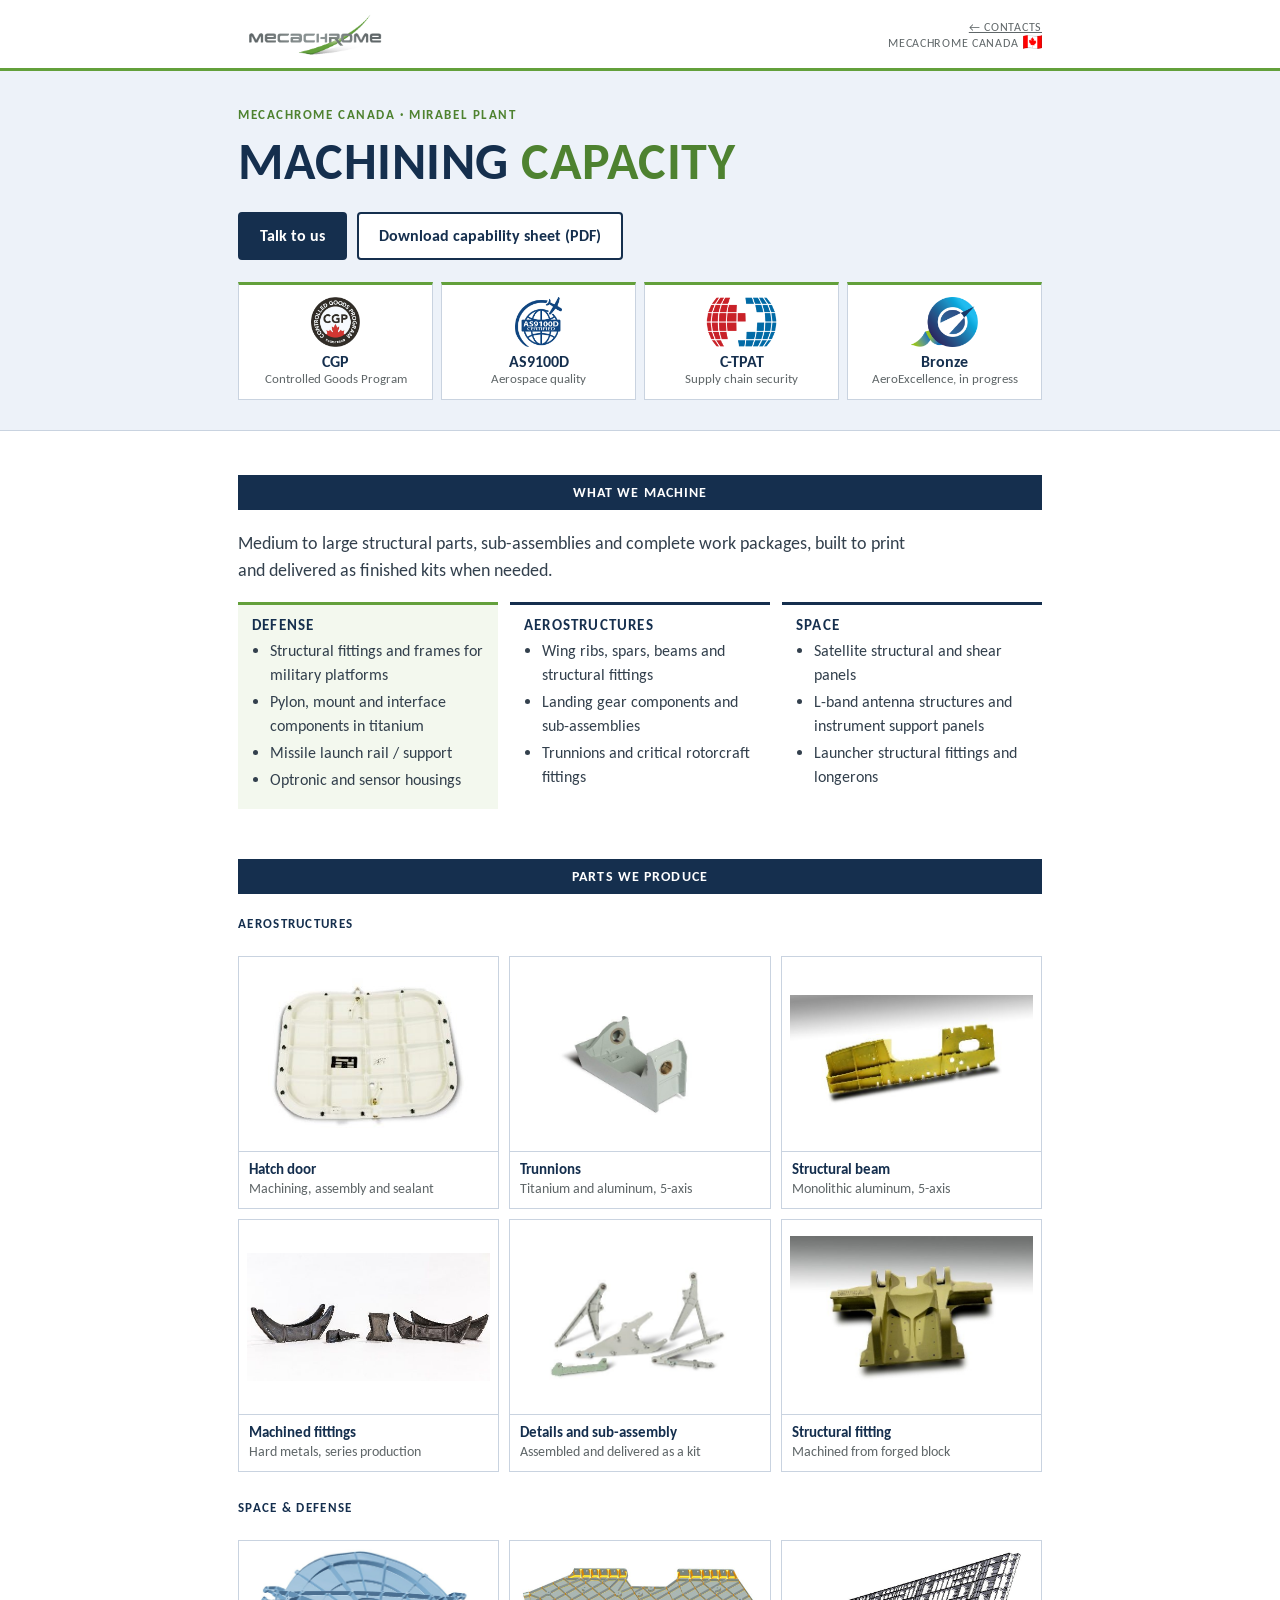
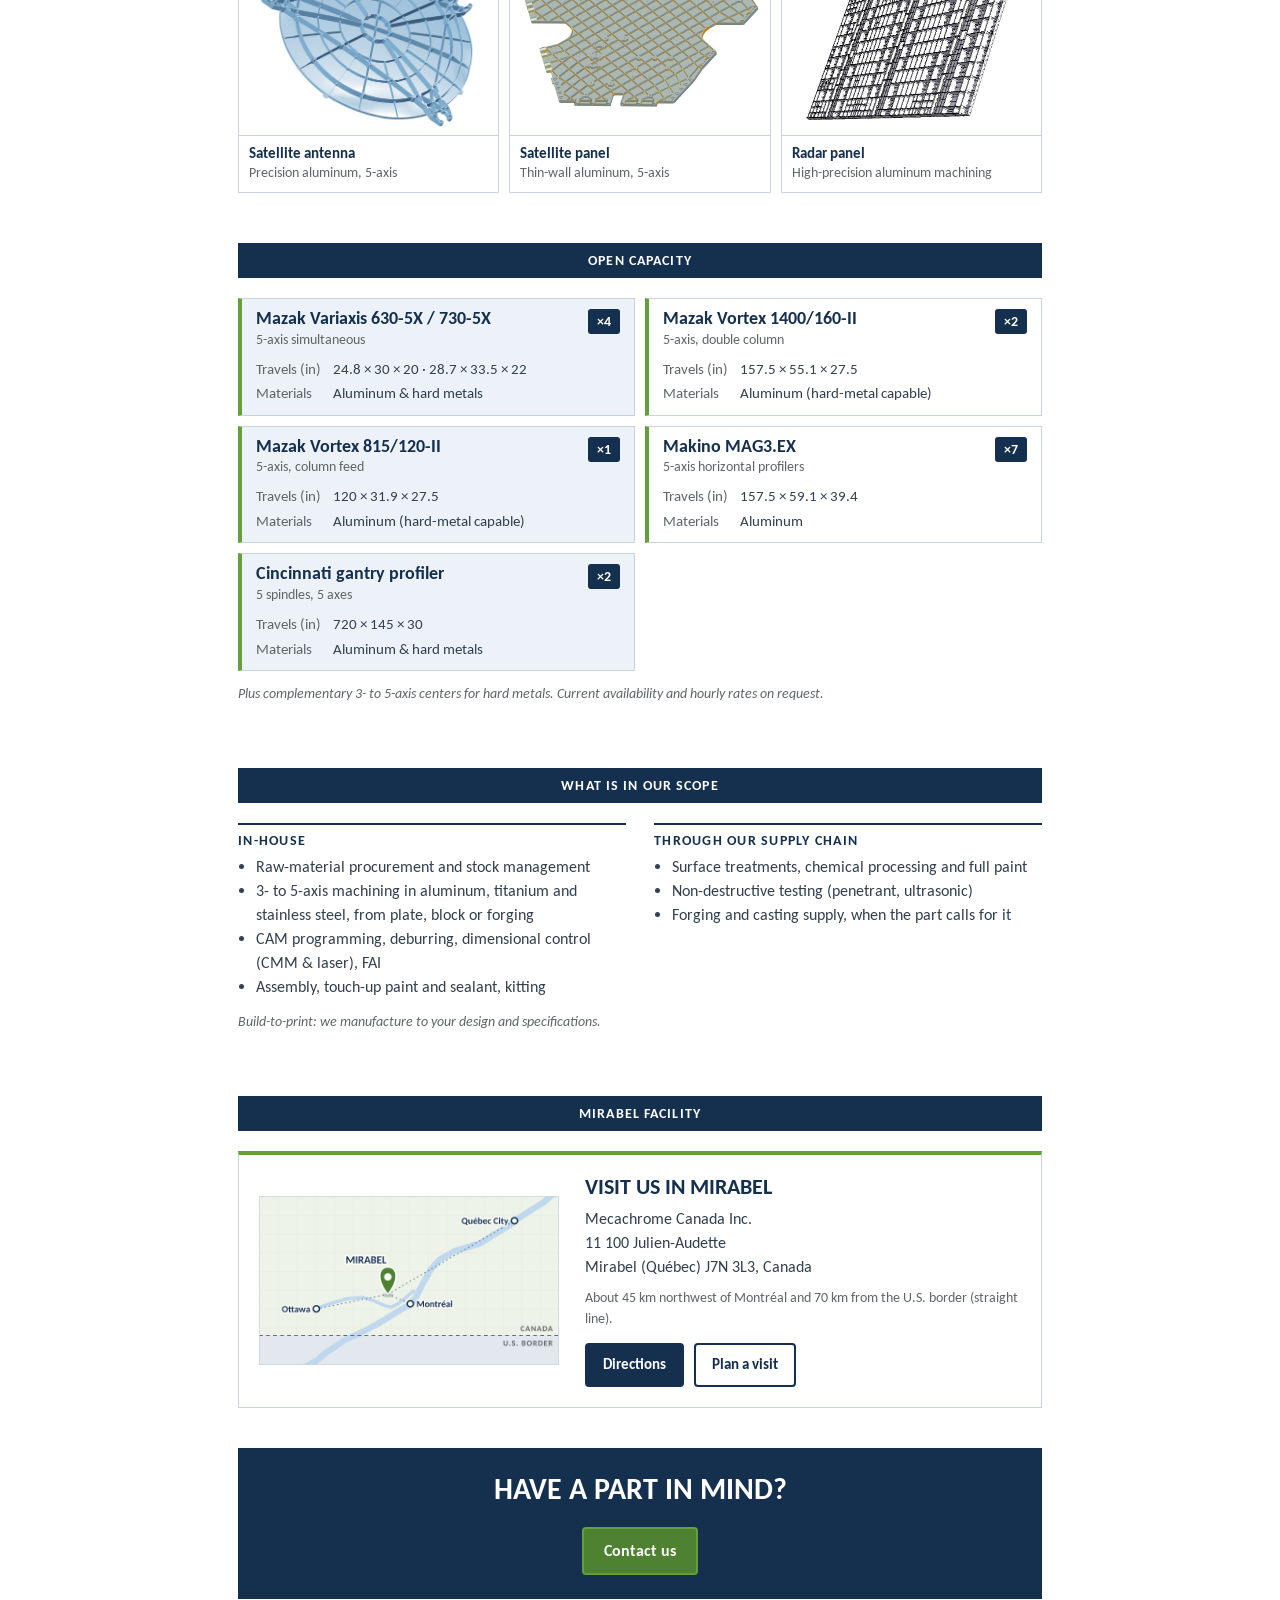
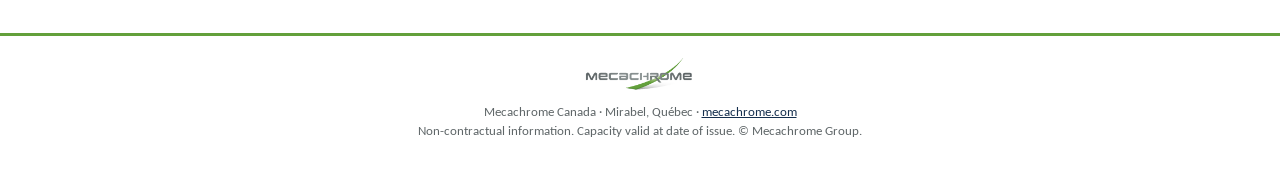
==== commit f116c7c8: "Add files via upload" ====
--- a/ausa-2026/index.html
+++ b/ausa-2026/index.html
@@ -189,6 +189,9 @@
 .cert b{font-size:13px}
 .cert span.t{font-size:11px;line-height:1.2}
 @media (min-width:700px){.cert b{font-size:16px}.cert span.t{font-size:13px}.cert{padding:12px 8px}}
+
+.cert img.ic{height:50px;width:auto;max-width:100%;object-fit:contain}
+.cert .seal{display:none}
 </style>
 </head>
 <body>
@@ -210,10 +213,10 @@
       <a class="btn" href="../assets/Mecachrome_Canada_Capability_AUSA2026.pdf">Download capability sheet (PDF)</a>
     </div>
     <div class="certs" aria-label="Certifications and registrations">
-      <div class="cert"><span class="seal"><img src="../assets/flag-ca.png" alt="Canada"></span><div><b>CGP</b><span class="t">Controlled Goods Program</span></div></div>
-      <div class="cert"><span class="seal">AS<br>9100D</span><div><b>AS9100D</b><span class="t">Aerospace quality</span></div></div>
-      <div class="cert"><span class="seal">C-<br>TPAT</span><div><b>C-TPAT</b><span class="t">Supply chain security</span></div></div>
-      <div class="cert wip"><span class="seal">AE</span><div><b>Bronze</b><span class="t">AeroExcellence, in progress</span></div></div>
+      <div class="cert"><img class="ic" src="../assets/cert-cgp.png" alt="Controlled Goods Program registered"><div><b>CGP</b><span class="t">Controlled Goods Program</span></div></div>
+      <div class="cert"><img class="ic" src="../assets/cert-as9100d.png" alt="AS9100D certified"><div><b>AS9100D</b><span class="t">Aerospace quality</span></div></div>
+      <div class="cert"><img class="ic" src="../assets/cert-ctpat.png" alt="C-TPAT"><div><b>C-TPAT</b><span class="t">Supply chain security</span></div></div>
+      <div class="cert wip"><img class="ic" src="../assets/cert-aeroexcellence.png" alt="AeroExcellence"><div><b>Bronze</b><span class="t">AeroExcellence, in progress</span></div></div>
     </div>
   </div>
 </div>
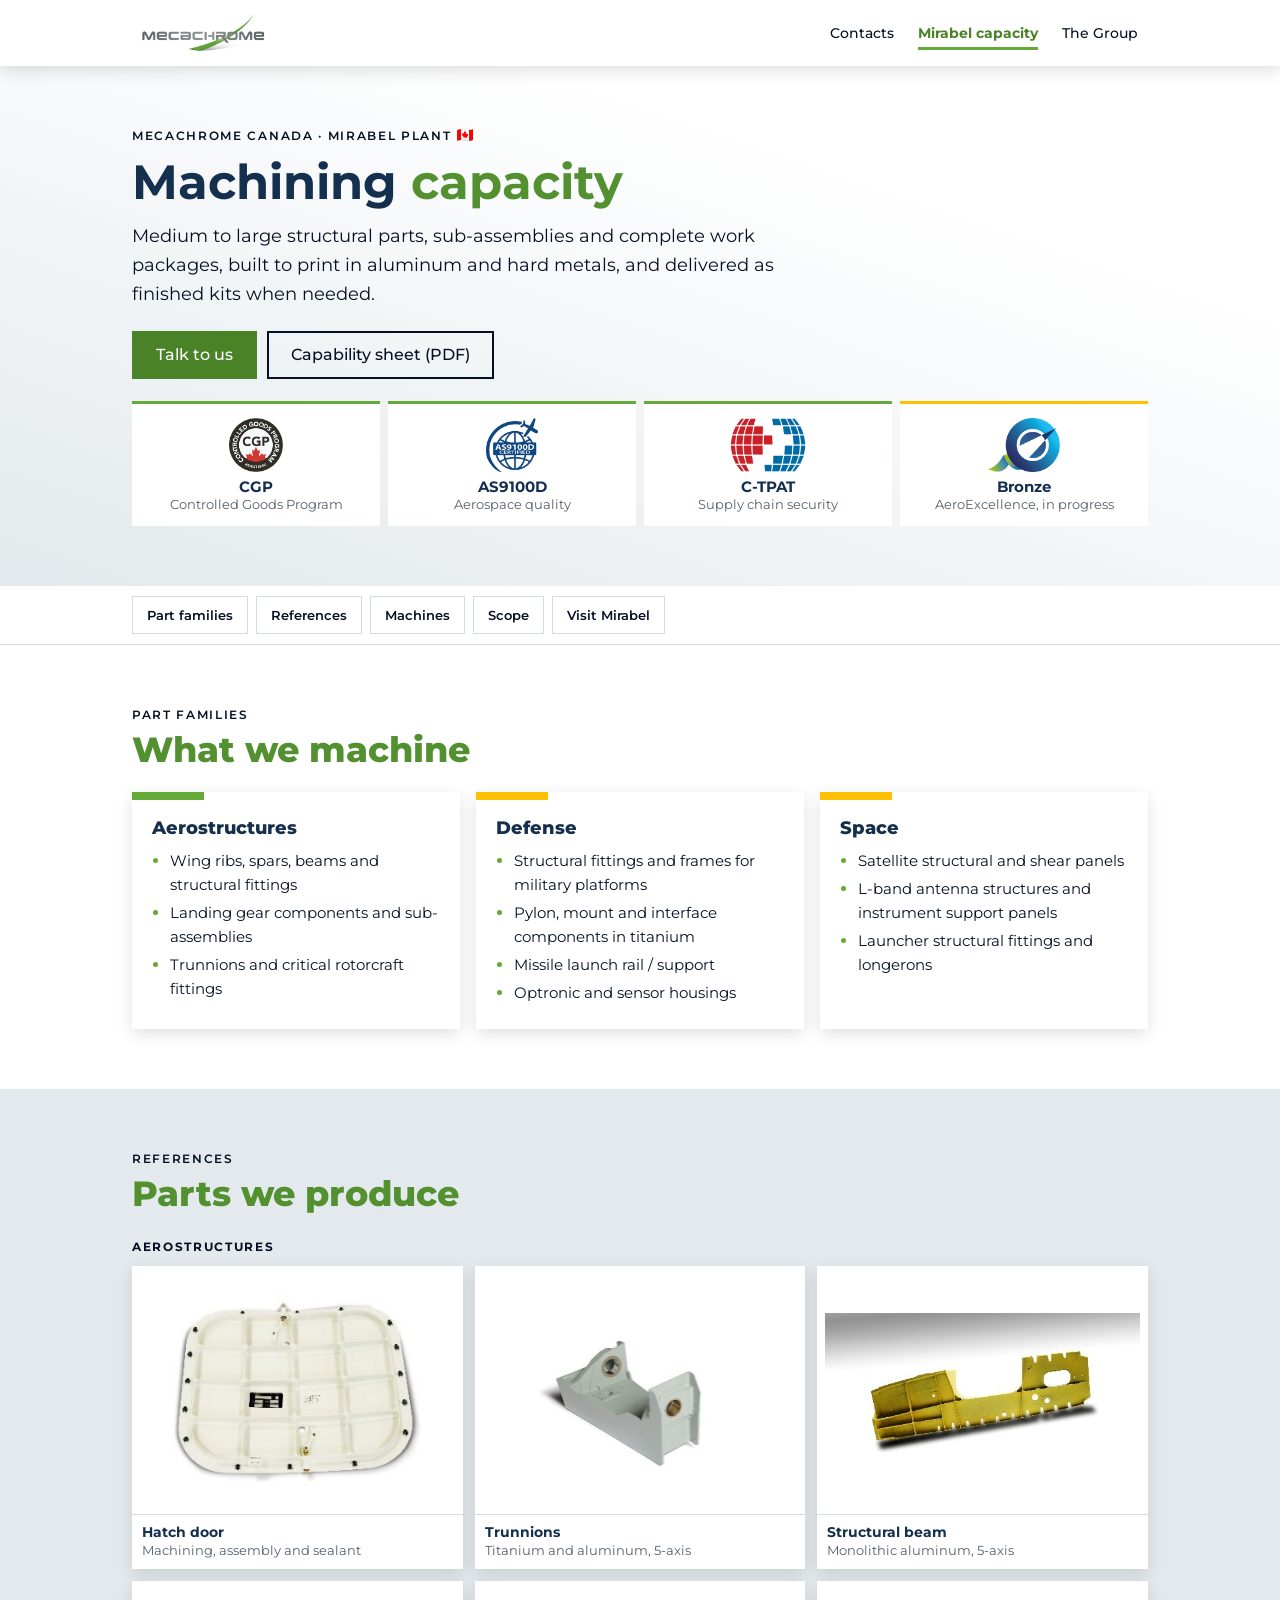
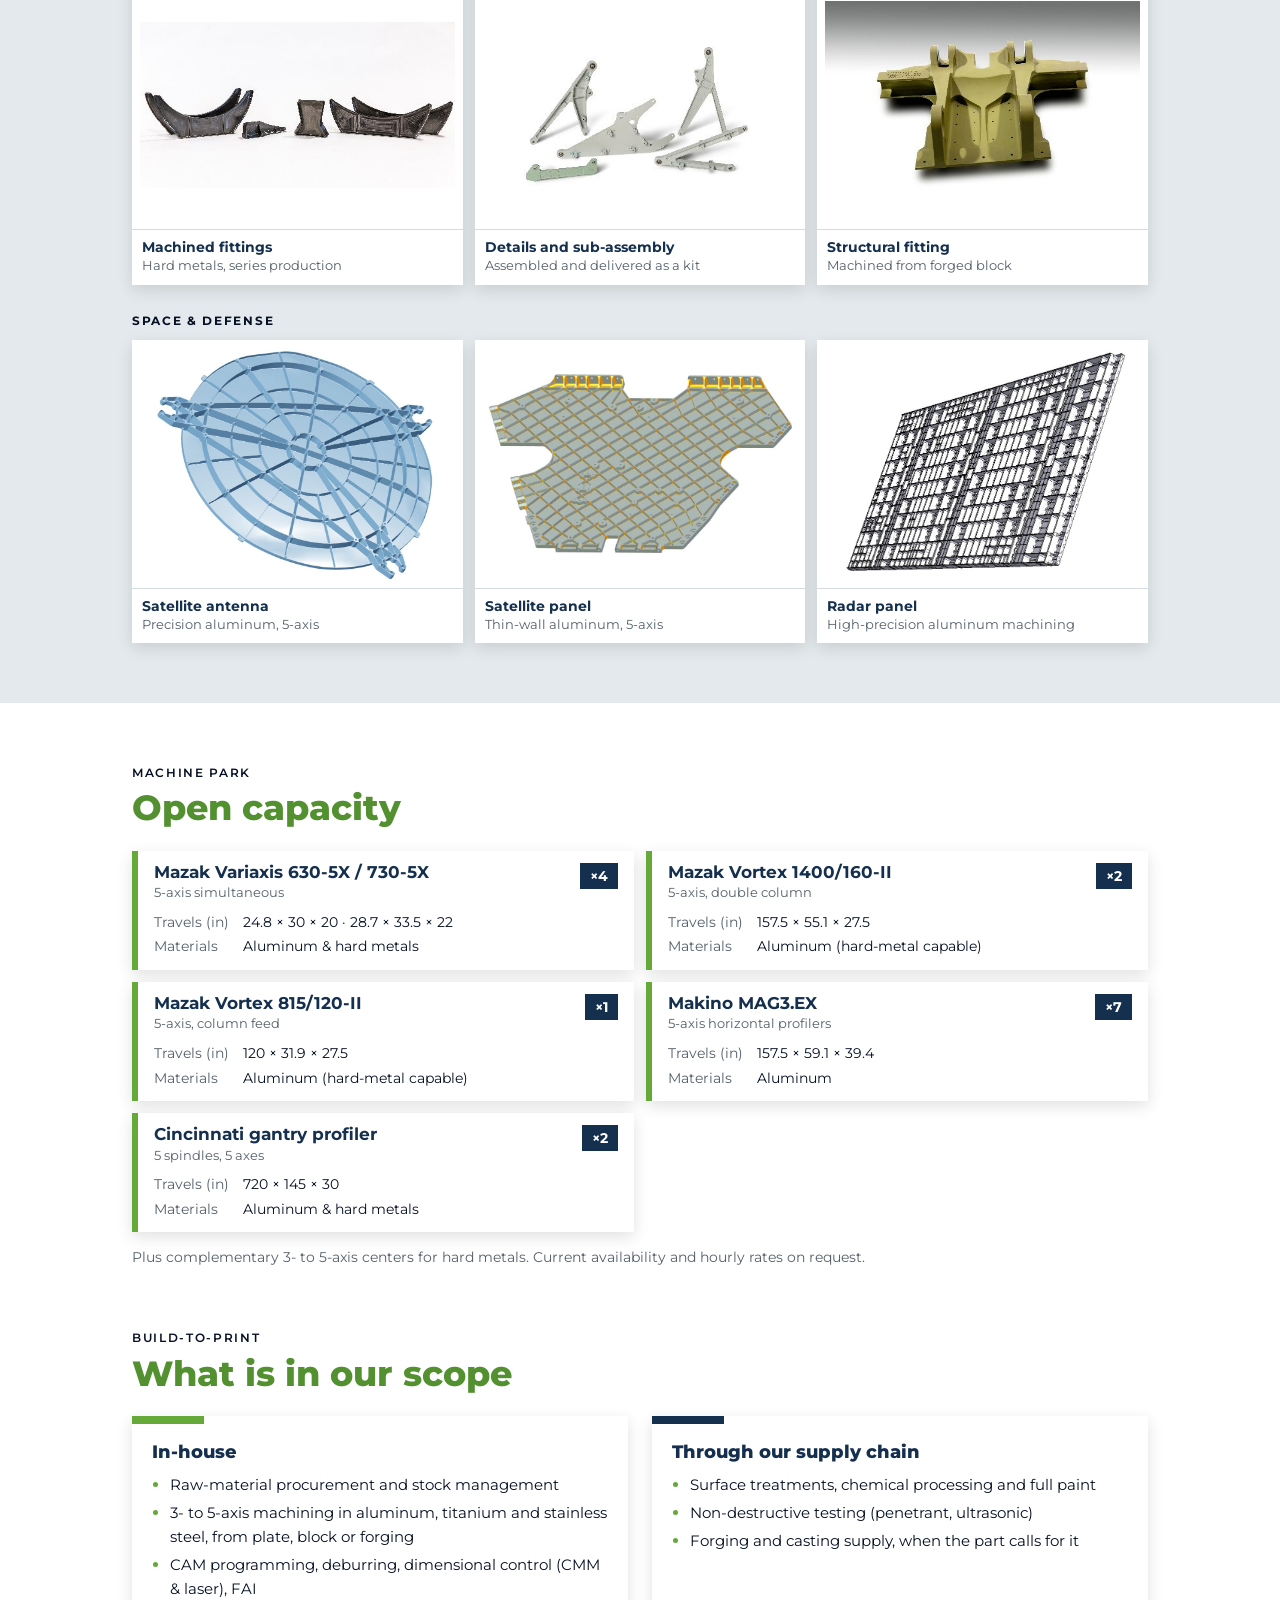
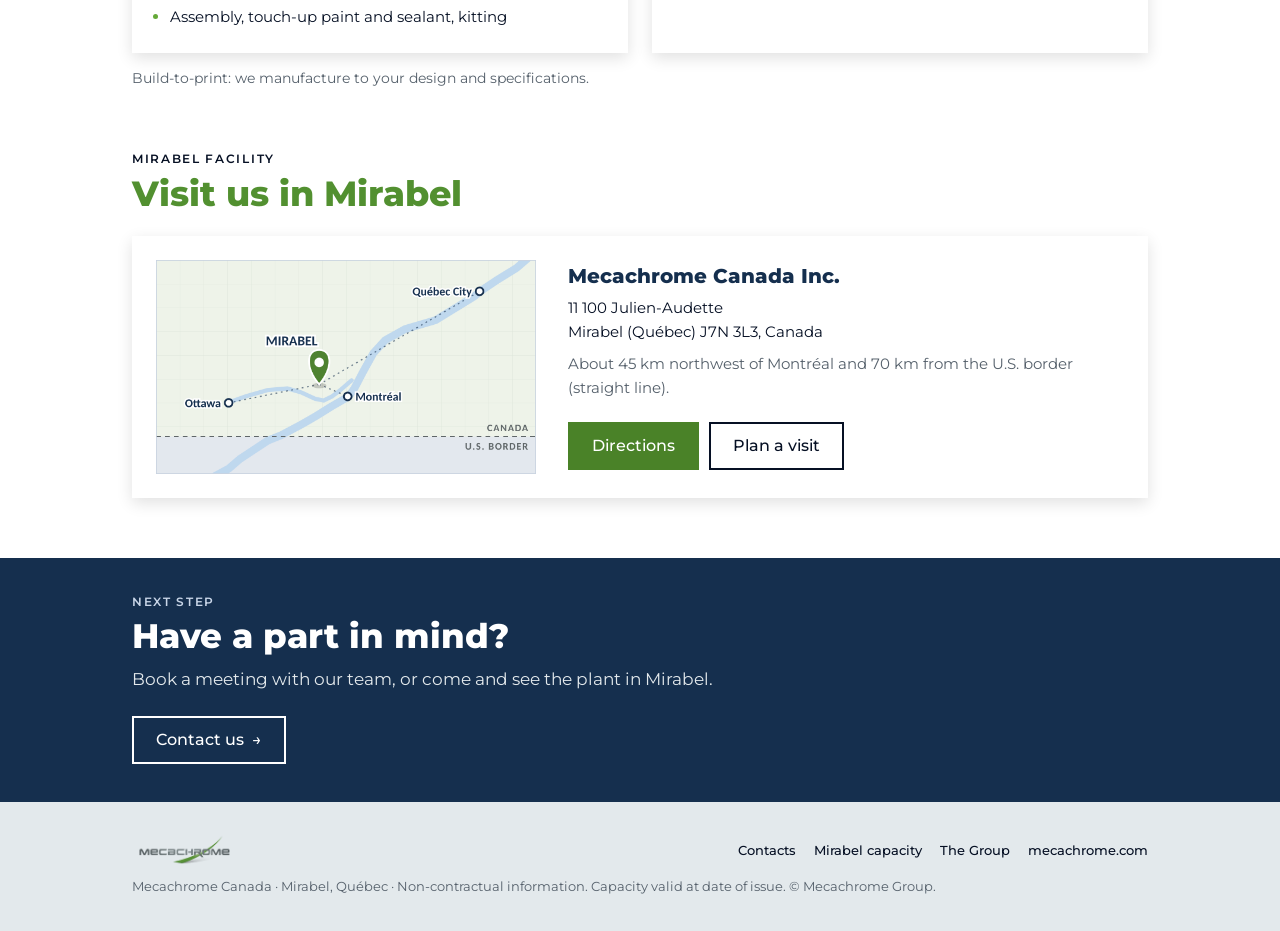
==== commit 3462c312: "Add files via upload" ====
--- a/ausa-2026/index.html
+++ b/ausa-2026/index.html
@@ -3,263 +3,82 @@
 <head>
 <meta charset="utf-8">
 <meta name="viewport" content="width=device-width, initial-scale=1">
-<title>Mecachrome Canada — 5-axis structures for defense &amp; aerospace</title>
-<meta name="description" content="Open 5-axis machining capacity in Mirabel, Québec. Build-to-print structural parts and assemblies in aluminum and hard metals for defense, aerostructures and space.">
+<title>Mecachrome Canada — Mirabel machining capacity</title>
+<meta name="description" content="Open 5-axis machining capacity in Mirabel, Québec. Build-to-print structural parts and assemblies in aluminum and hard metals for aerostructures, defense and space.">
 <meta name="robots" content="noindex, nofollow">
 <meta name="theme-color" content="#152F4E">
-<meta property="og:title" content="Mecachrome Canada — 5-axis structures for defense &amp; aerospace">
-<meta property="og:description" content="Open 5-axis machining capacity in Mirabel, Québec. CGP registered. Part of the 24-site Mecachrome Group.">
+<meta property="og:title" content="Mecachrome Canada — Mirabel machining capacity">
+<meta property="og:description" content="Open 5-axis machining capacity in Mirabel, Québec, build-to-print, aluminum and hard metals.">
 <meta property="og:type" content="website">
 <link rel="icon" href="../assets/mecachrome-logo.png">
 <link rel="preconnect" href="https://fonts.googleapis.com">
 <link rel="preconnect" href="https://fonts.gstatic.com" crossorigin>
-<link href="https://fonts.googleapis.com/css2?family=Carlito:ital,wght@0,400;0,700;1,400&display=swap" rel="stylesheet">
-<style>
-:root{
-  --navy:#152F4E; --green:#63A03B; --green-dark:#4E8230; --ice:#EDF2F9; --mint:#F3F8EE;
-  --grey:#5F6668; --text:#33404D; --rule:#C9D3E0; --white:#fff;
-  --max:860px; --pad:20px;
-}
-*{box-sizing:border-box}
-html{scroll-behavior:smooth;-webkit-text-size-adjust:100%}
-body{margin:0;background:#fff;color:var(--text);font-family:Calibri,Carlito,"Segoe UI",Helvetica,Arial,sans-serif;font-size:17px;line-height:1.5}
-img{max-width:100%;display:block}
-a{color:var(--navy)}
-.wrap{max-width:var(--max);margin:0 auto;padding:0 var(--pad)}
-h1,h2,h3{color:var(--navy);margin:0;line-height:1.1}
-.eyebrow{font-size:13px;font-weight:700;letter-spacing:.12em;text-transform:uppercase;color:var(--green-dark)}
-
-/* header */
-.top{border-bottom:3px solid var(--green);background:#fff}
-.top .wrap{display:flex;align-items:center;justify-content:space-between;gap:12px;padding-top:10px;padding-bottom:8px}
-.top img{height:50px;width:auto}
-.top .where{font-size:12px;letter-spacing:.06em;text-transform:uppercase;color:var(--grey);text-align:right;line-height:1.35}
-
-/* hero */
-.hero{background:var(--ice);border-bottom:1px solid var(--rule)}
-.hero .wrap{padding-top:34px;padding-bottom:30px}
-.hero h1{font-size:clamp(32px,8vw,52px);text-transform:uppercase;letter-spacing:.01em;margin-top:8px}
-.hero h1 span{color:var(--green-dark)}
-.hero p.lead{font-size:clamp(17px,4.4vw,20px);margin:16px 0 0;max-width:640px;color:var(--text)}
-.btns{display:flex;flex-wrap:wrap;gap:10px;margin-top:22px}
-.btn{display:inline-flex;align-items:center;justify-content:center;gap:8px;min-height:48px;padding:0 20px;border-radius:4px;font-weight:700;font-size:16px;text-decoration:none;border:2px solid var(--navy);color:var(--navy);background:#fff}
-.btn.primary{background:var(--navy);color:#fff}
-.btn.green{background:var(--green-dark);border-color:var(--green-dark);color:#fff}
-.btn:hover{filter:brightness(1.08)}
-.btn:focus-visible,a:focus-visible{outline:3px solid var(--green);outline-offset:2px}
-
-.trust{display:grid;grid-template-columns:repeat(2,1fr);gap:0;margin-top:26px;border:1px solid var(--rule);background:#fff;border-top:3px solid var(--green)}
-.trust div{padding:10px 12px;border-right:1px solid var(--rule);border-bottom:1px solid var(--rule);font-size:14px;line-height:1.3}
-.trust div:nth-child(2n){border-right:0}
-.trust div:nth-last-child(-n+2){border-bottom:0}
-.trust b{display:block;color:var(--navy);font-size:16px}
-.trust span{color:var(--grey)}
-
-/* sections */
-section{padding:44px 0 6px}
-.bar{background:var(--navy);color:#fff;text-align:center;font-weight:700;letter-spacing:.08em;text-transform:uppercase;font-size:14px;padding:7px 12px;margin:0 0 20px}
-.intro{margin:0 0 18px;max-width:680px}
-
-/* part families */
-.fam{display:grid;gap:12px}
-.fam>div{padding:12px 14px 14px;border-top:3px solid var(--navy)}
-.fam>div.def{background:var(--mint);border-top-color:var(--green)}
-.fam h3{font-size:15px;letter-spacing:.08em;text-transform:uppercase;margin-bottom:6px}
-.fam ul{margin:0;padding-left:18px;font-size:16px}
-.fam li{margin:3px 0}
-
-/* gallery */
-.gal{display:grid;grid-template-columns:repeat(2,1fr);gap:10px;margin-top:22px}
-.gal figure{margin:0;border:1px solid var(--rule);background:#fff}
-.gal .ph{aspect-ratio:4/3;display:flex;align-items:center;justify-content:center;padding:8px;background:#fff}
-.gal img{max-height:100%;width:auto;object-fit:contain}
-.gal figcaption{padding:8px 10px 10px;border-top:1px solid var(--rule);font-size:14px;line-height:1.3;color:var(--grey)}
-.gal figcaption b{display:block;color:var(--navy);font-size:15px}
-.subhead{margin:26px 0 0;font-size:13px;font-weight:700;letter-spacing:.1em;text-transform:uppercase;color:var(--navy)}
-
-/* machines */
-.mach{display:grid;gap:10px}
-.m{border:1px solid var(--rule);border-left:4px solid var(--green);padding:10px 14px;background:#fff}
-.m:nth-child(odd){background:var(--ice)}
-.m h3{font-size:18px}
-.m .sub{color:var(--grey);font-size:14px}
-.m dl{display:grid;grid-template-columns:auto 1fr;gap:2px 12px;margin:8px 0 0;font-size:15px}
-.m dt{color:var(--grey)}
-.m dd{margin:0;color:var(--text)}
-.m .qty{float:right;background:var(--navy);color:#fff;font-weight:700;border-radius:3px;padding:2px 9px;font-size:14px}
-.note{font-size:14px;color:var(--grey);font-style:italic;margin-top:12px}
-
-/* scope */
-.scope{display:grid;gap:14px}
-.scope>div{border-top:2px solid var(--navy);padding-top:8px}
-.scope h3{font-size:14px;letter-spacing:.09em;text-transform:uppercase}
-.scope ul{margin:6px 0 0;padding-left:18px;font-size:16px}
-
-/* group */
-.stats{display:grid;grid-template-columns:repeat(2,1fr);border:1px solid var(--rule);border-top:3px solid var(--green)}
-.stats div{padding:14px 8px;text-align:center;border-right:1px solid var(--rule);border-bottom:1px solid var(--rule)}
-.stats div:nth-child(2n){border-right:0}
-.stats div:nth-last-child(-n+2){border-bottom:0}
-.stats b{display:block;font-size:34px;line-height:1;color:var(--green-dark)}
-.stats span{font-size:13px;letter-spacing:.08em;text-transform:uppercase;color:var(--grey)}
-.sites{margin-top:16px;display:grid;gap:10px}
-.country{display:flex;align-items:center;gap:10px;font-size:15px}
-.country .lbl{width:74px;flex:none;color:var(--navy);font-weight:700}
-.country .bar-fill{flex:none;height:12px;background:var(--green);border-radius:2px}
-.country .n{color:var(--grey);font-size:14px}
-.sector{display:grid;grid-template-columns:repeat(2,1fr);gap:10px;margin-top:20px}
-.sector div{border:1px solid var(--rule);background:var(--mint);padding:12px;font-weight:700;color:var(--navy);font-size:15px;line-height:1.25}
-
-
-/* contacts */
-.cards{display:grid;gap:16px}
-.card{border:1px solid var(--rule);border-top:4px solid var(--green);background:#fff;padding:16px}
-.card .who{display:flex;gap:14px;align-items:center}
-.avatar{width:84px;height:84px;border-radius:50%;object-fit:cover;background:var(--ice);border:2px solid var(--rule);flex:none;display:flex;align-items:center;justify-content:center;color:var(--navy);font-weight:700;font-size:28px}
-.card h3{font-size:22px}
-.card .role{color:var(--grey);font-size:16px}
-.card .lines{margin:14px 0 0;font-size:16px;word-break:break-word}
-.card .lines a{text-decoration:none;font-weight:700}
-.card .lines div{padding:5px 0;border-top:1px solid var(--rule)}
-.card .btns{margin-top:14px}
-.card .btn{flex:1 1 130px;min-height:46px;padding:0 12px;font-size:15px}
-
-/* cta */
-.cta{margin:34px 0 0;background:var(--navy);color:#fff;padding:26px 22px}
-.cta h2{color:#fff;font-size:clamp(24px,6vw,32px);text-transform:uppercase}
-.cta p{margin:10px 0 0;max-width:640px;color:#E6EDF6}
-.cta .btn{border-color:#fff}
-.cta .btn.green{border-color:var(--green)}
-.cta small{display:block;margin-top:14px;color:#B9C7D8;font-size:14px;line-height:1.4}
-
-footer{margin-top:34px;border-top:3px solid var(--green);padding:18px 0 90px;font-size:13px;color:var(--grey);text-align:center}
-footer img{height:40px;margin:0 auto 8px}
-
-.dock{position:fixed;left:0;right:0;bottom:0;z-index:5;background:#fff;border-top:3px solid var(--green);display:flex;gap:8px;padding:8px 10px calc(8px + env(safe-area-inset-bottom))}
-.dock .btn{flex:1;min-height:46px;padding:0 8px;font-size:15px}
-
-@media (min-width:700px){
-  :root{--pad:28px}
-  body{font-size:18px}
-  .trust{grid-template-columns:repeat(4,1fr)}
-  .trust div{border-bottom:0}
-  .trust div:nth-child(2n){border-right:1px solid var(--rule)}
-  .trust div:last-child{border-right:0}
-  .fam{grid-template-columns:repeat(3,1fr)}
-  .gal{grid-template-columns:repeat(3,1fr)}
-  .mach{grid-template-columns:repeat(2,1fr)}
-  .scope{grid-template-columns:repeat(2,1fr);gap:28px}
-  .stats{grid-template-columns:repeat(4,1fr)}
-  .stats div{border-bottom:0}
-  .stats div:nth-child(2n){border-right:1px solid var(--rule)}
-  .stats div:last-child{border-right:0}
-  .sector{grid-template-columns:repeat(4,1fr)}
-  .cards{grid-template-columns:repeat(2,1fr)}
-  .dock{display:none}
-  footer{padding-bottom:30px}
-}
-
-.certs{display:flex;flex-wrap:wrap;gap:10px;margin-top:22px}
-.cert{display:flex;align-items:center;gap:10px;background:#fff;border:1px solid var(--rule);border-top:3px solid var(--green);padding:8px 12px 8px 8px;flex:1 1 210px}
-.cert .seal{flex:none;width:46px;height:46px;border-radius:50%;border:2px solid var(--navy);display:flex;align-items:center;justify-content:center;font-weight:700;font-size:10.5px;letter-spacing:.02em;color:var(--navy);text-align:center;line-height:1.05;background:#fff;overflow:hidden}
-.cert .seal img{width:30px;height:auto}
-.cert.wip .seal{border-style:dashed;border-color:var(--grey);color:var(--grey)}
-.cert b{display:block;color:var(--navy);font-size:15px;line-height:1.15}
-.cert span.t{display:block;color:var(--grey);font-size:13px;line-height:1.25}
-.top img.flagico{height:14px;width:auto;margin-left:5px;display:inline-block}
-.flagico{display:inline-block;height:14px;width:auto;vertical-align:-2px;margin-left:5px}
-.visit{display:grid;gap:16px;align-items:center;border:1px solid var(--rule);border-top:4px solid var(--green);padding:16px;margin-top:26px;background:#fff}
-.visit img.map{width:100%;max-width:340px;height:auto;margin:0 auto}
-.visit h3{font-size:22px;text-transform:uppercase}
-.visit address{font-style:normal;margin:8px 0 0;font-size:16px}
-.visit p{margin:8px 0 0;font-size:14px;color:var(--grey)}
-.visit .btns{margin-top:14px}
-.visit .btn{min-height:44px;font-size:15px;padding:0 16px}
-@media (min-width:700px){.visit{grid-template-columns:minmax(0,300px) 1fr;gap:26px;padding:20px}}
-.endcta{margin-top:34px;background:var(--navy);color:#fff;padding:24px 22px;text-align:center}
-.endcta h2{color:#fff;font-size:clamp(22px,5.5vw,30px);text-transform:uppercase}
-.endcta .btns{justify-content:center}
-.endcta .btn{border-color:#fff}
-.endcta .btn.green{border-color:var(--green)}
-
-.certs{display:grid;grid-template-columns:repeat(4,1fr);gap:8px;margin-top:22px}
-.cert{display:flex;flex-direction:column;align-items:center;text-align:center;gap:6px;background:#fff;border:1px solid var(--rule);border-top:3px solid var(--green);padding:10px 4px 9px;flex:none}
-.cert .seal{width:44px;height:44px}
-.cert .seal img{width:28px}
-.cert b{font-size:13px}
-.cert span.t{font-size:11px;line-height:1.2}
-@media (min-width:700px){.cert b{font-size:16px}.cert span.t{font-size:13px}.cert{padding:12px 8px}}
-
-.cert img.ic{height:50px;width:auto;max-width:100%;object-fit:contain}
-.cert .seal{display:none}
-</style>
+<link href="https://fonts.googleapis.com/css2?family=Montserrat:wght@400;500;600;700;800&display=swap" rel="stylesheet">
+<link rel="stylesheet" href="../assets/site.css">
 </head>
 <body>
-
 <header class="top">
   <div class="wrap">
-    <a href="../"><img src="../assets/mecachrome-logo.png" alt="Mecachrome" width="157" height="50"></a>
-    <div class="where"><a href="../" style="color:inherit">← Contacts</a><br>Mecachrome Canada<img class="flagico" src="../assets/flag-ca.png" alt="Canada" width="19" height="14"></div>
+    <a class="logo" href="../"><img src="../assets/mecachrome-logo.png" alt="Mecachrome" width="132" height="42"></a>
+    <nav class="nav" aria-label="Main">
+      <a href="../">Contacts</a>
+      <a href="./" aria-current="page">Mirabel capacity</a>
+      <a href="../group/">The Group</a>
+    </nav>
   </div>
 </header>
 
 <main>
 <div class="hero">
   <div class="wrap">
-    <div class="eyebrow">Mecachrome Canada · Mirabel plant</div>
-    <h1>Machining <span>capacity</span></h1>
+    <span class="eyebrow">Mecachrome Canada · Mirabel plant<img class="flag" src="../assets/flag-ca.png" alt="" width="16" height="12"></span>
+    <h1>Machining <em>capacity</em></h1>
+    <p class="lead">Medium to large structural parts, sub-assemblies and complete work packages, built to print in aluminum and hard metals, and delivered as finished kits when needed.</p>
     <div class="btns">
       <a class="btn primary" href="../#contact">Talk to us</a>
-      <a class="btn" href="../assets/Mecachrome_Canada_Capability_AUSA2026.pdf">Download capability sheet (PDF)</a>
+      <a class="btn" href="../assets/Mecachrome_Canada_Capability_AUSA2026.pdf">Capability sheet (PDF)</a>
     </div>
     <div class="certs" aria-label="Certifications and registrations">
-      <div class="cert"><img class="ic" src="../assets/cert-cgp.png" alt="Controlled Goods Program registered"><div><b>CGP</b><span class="t">Controlled Goods Program</span></div></div>
-      <div class="cert"><img class="ic" src="../assets/cert-as9100d.png" alt="AS9100D certified"><div><b>AS9100D</b><span class="t">Aerospace quality</span></div></div>
-      <div class="cert"><img class="ic" src="../assets/cert-ctpat.png" alt="C-TPAT"><div><b>C-TPAT</b><span class="t">Supply chain security</span></div></div>
-      <div class="cert wip"><img class="ic" src="../assets/cert-aeroexcellence.png" alt="AeroExcellence"><div><b>Bronze</b><span class="t">AeroExcellence, in progress</span></div></div>
+      <div class="cert"><img src="../assets/cert-cgp.png" alt="Controlled Goods Program registered"><div><b>CGP</b><span>Controlled Goods Program</span></div></div>
+      <div class="cert"><img src="../assets/cert-as9100d.png" alt="AS9100D certified"><div><b>AS9100D</b><span>Aerospace quality</span></div></div>
+      <div class="cert"><img src="../assets/cert-ctpat.png" alt="C-TPAT"><div><b>C-TPAT</b><span>Supply chain security</span></div></div>
+      <div class="cert wip"><img src="../assets/cert-aeroexcellence.png" alt="AeroExcellence"><div><b>Bronze</b><span>AeroExcellence, in progress</span></div></div>
     </div>
   </div>
 </div>
+<nav class="jump" aria-label="On this page"><div class="wrap"><a href="#parts">Part families</a><a href="#produced">References</a><a href="#capacity">Machines</a><a href="#scope">Scope</a><a href="#facility">Visit Mirabel</a></div></nav>
 
 <section id="parts">
   <div class="wrap">
-    <div class="bar">What we machine</div>
-    <p class="intro">Medium to large structural parts, sub-assemblies and complete work packages, built to print and delivered as finished kits when needed.</p>
-    <div class="fam">
-      <div class="def">
-        <h3>Defense</h3>
-        <ul>
-          <li>Structural fittings and frames for military platforms</li>
-          <li>Pylon, mount and interface components in titanium</li>
-          <li>Missile launch rail / support</li>
-          <li>Optronic and sensor housings</li>
-        </ul>
-      </div>
-      <div>
-        <h3>Aerostructures</h3>
-        <ul>
-          <li>Wing ribs, spars, beams and structural fittings</li>
-          <li>Landing gear components and sub-assemblies</li>
-          <li>Trunnions and critical rotorcraft fittings</li>
-        </ul>
-      </div>
-      <div>
-        <h3>Space</h3>
-        <ul>
-          <li>Satellite structural and shear panels</li>
-          <li>L-band antenna structures and instrument support panels</li>
-          <li>Launcher structural fittings and longerons</li>
-        </ul>
-      </div>
+    <div class="head">
+      <span class="eyebrow">Part families</span>
+      <h2 class="h2">What we machine</h2>
     </div>
-
+    <div class="grid three">
+      <div class="card"><span class="tab"></span><div class="in"><h3>Aerostructures</h3><ul>
+        <li>Wing ribs, spars, beams and structural fittings</li>
+        <li>Landing gear components and sub-assemblies</li>
+        <li>Trunnions and critical rotorcraft fittings</li></ul></div></div>
+      <div class="card"><span class="tab yellow"></span><div class="in"><h3>Defense</h3><ul>
+        <li>Structural fittings and frames for military platforms</li>
+        <li>Pylon, mount and interface components in titanium</li>
+        <li>Missile launch rail / support</li>
+        <li>Optronic and sensor housings</li></ul></div></div>
+      <div class="card"><span class="tab yellow"></span><div class="in"><h3>Space</h3><ul>
+        <li>Satellite structural and shear panels</li>
+        <li>L-band antenna structures and instrument support panels</li>
+        <li>Launcher structural fittings and longerons</li></ul></div></div>
+    </div>
   </div>
 </section>
 
-<section id="produced">
+<section id="produced" class="alt">
   <div class="wrap">
-    <div class="bar">Parts we produce</div>
-    <p class="subhead" style="margin-top:0">Aerostructures</p>
+    <div class="head">
+      <span class="eyebrow">References</span>
+      <h2 class="h2">Parts we produce</h2>
+    </div>
+    <p class="subhead">Aerostructures</p>
     <div class="gal">
       <figure><div class="ph"><img src="../assets/hatch-door.jpg" alt="Machined hatch door" loading="lazy"></div><figcaption><b>Hatch door</b>Machining, assembly and sealant</figcaption></figure>
       <figure><div class="ph"><img src="../assets/trunnions.jpg" alt="Machined trunnion" loading="lazy"></div><figcaption><b>Trunnions</b>Titanium and aluminum, 5-axis</figcaption></figure>
@@ -268,7 +87,6 @@
       <figure><div class="ph"><img src="../assets/details-subassembly.jpg" alt="Machined details assembled as a kit" loading="lazy"></div><figcaption><b>Details and sub-assembly</b>Assembled and delivered as a kit</figcaption></figure>
       <figure><div class="ph"><img src="../assets/structural-fitting.jpg" alt="Structural fitting machined from forged block" loading="lazy"></div><figcaption><b>Structural fitting</b>Machined from forged block</figcaption></figure>
     </div>
-
     <p class="subhead">Space &amp; defense</p>
     <div class="gal">
       <figure><div class="ph"><img src="../assets/satellite-antenna.jpg" alt="Satellite antenna structure" loading="lazy"></div><figcaption><b>Satellite antenna</b>Precision aluminum, 5-axis</figcaption></figure>
@@ -280,7 +98,10 @@
 
 <section id="capacity">
   <div class="wrap">
-    <div class="bar">Open capacity</div>
+    <div class="head">
+      <span class="eyebrow">Machine park</span>
+      <h2 class="h2">Open capacity</h2>
+    </div>
     <div class="mach">
       <div class="m"><span class="qty">×4</span><h3>Mazak Variaxis 630-5X / 730-5X</h3><div class="sub">5-axis simultaneous</div>
         <dl><dt>Travels (in)</dt><dd>24.8 × 30 × 20 · 28.7 × 33.5 × 22</dd><dt>Materials</dt><dd>Aluminum &amp; hard metals</dd></dl></div>
@@ -299,17 +120,20 @@
 
 <section id="scope">
   <div class="wrap">
-    <div class="bar">What is in our scope</div>
+    <div class="head">
+      <span class="eyebrow">Build-to-print</span>
+      <h2 class="h2">What is in our scope</h2>
+    </div>
     <div class="scope">
-      <div><h3>In-house</h3><ul>
+      <div class="card"><span class="tab"></span><div class="in"><h3>In-house</h3><ul>
         <li>Raw-material procurement and stock management</li>
         <li>3- to 5-axis machining in aluminum, titanium and stainless steel, from plate, block or forging</li>
         <li>CAM programming, deburring, dimensional control (CMM &amp; laser), FAI</li>
-        <li>Assembly, touch-up paint and sealant, kitting</li></ul></div>
-      <div><h3>Through our supply chain</h3><ul>
+        <li>Assembly, touch-up paint and sealant, kitting</li></ul></div></div>
+      <div class="card"><span class="tab navy"></span><div class="in"><h3>Through our supply chain</h3><ul>
         <li>Surface treatments, chemical processing and full paint</li>
         <li>Non-destructive testing (penetrant, ultrasonic)</li>
-        <li>Forging and casting supply, when the part calls for it</li></ul></div>
+        <li>Forging and casting supply, when the part calls for it</li></ul></div></div>
     </div>
     <p class="note">Build-to-print: we manufacture to your design and specifications.</p>
   </div>
@@ -317,42 +141,50 @@
 
 <section id="facility">
   <div class="wrap">
-    <div class="bar">Mirabel facility</div>
-    <div class="visit" style="margin-top:0">
-      <img class="map" src="../assets/map-mirabel.png" alt="Map: Mirabel, Québec, near Montréal, Ottawa and the U.S. border" width="340" height="191">
+    <div class="head">
+      <span class="eyebrow">Mirabel facility</span>
+      <h2 class="h2">Visit us in Mirabel</h2>
+    </div>
+    <div class="visit">
+      <img src="../assets/map-mirabel.png" alt="Map: Mirabel, Québec, near Montréal, Ottawa and the U.S. border" width="1280" height="720" loading="lazy">
       <div>
-        <h3>Visit us in Mirabel</h3>
-        <address>Mecachrome Canada Inc.<br>11 100 Julien-Audette<br>Mirabel (Québec) J7N 3L3, Canada</address>
-        <p>About 45 km northwest of Montréal and 70 km from the U.S. border (straight line).</p>
+        <h3>Mecachrome Canada Inc.</h3>
+        <address>11 100 Julien-Audette<br>Mirabel (Québec) J7N 3L3, Canada</address>
+        <p class="muted">About 45 km northwest of Montréal and 70 km from the U.S. border (straight line).</p>
         <div class="btns">
-          <a class="btn primary" href="https://www.google.com/maps/search/?api=1&query=11100+Julien-Audette+Mirabel+QC+J7N+3L3">Directions</a>
-          <a class="btn" href="mailto:johary.lunven@mecachrome.com?cc=jonathan.raymond@mecachrome.com&subject=Visit%20Mirabel">Plan a visit</a>
+          <a class="btn primary" href="https://www.google.com/maps/search/?api=1&amp;query=11100+Julien-Audette+Mirabel+QC+J7N+3L3">Directions</a>
+          <a class="btn" href="mailto:johary.lunven@mecachrome.com?cc=jonathan.raymond@mecachrome.com&amp;subject=Visit%20Mirabel">Plan a visit</a>
         </div>
       </div>
     </div>
   </div>
 </section>
+</main>
 
-<div class="wrap"><div class="endcta">
-  <h2>Have a part in mind?</h2>
-  <div class="btns">
-    <a class="btn green" href="../#contact">Contact us</a>
+<div class="band">
+  <div class="wrap">
+    <span class="eyebrow">Next step</span>
+    <h2>Have a part in mind?</h2>
+    <p>Book a meeting with our team, or come and see the plant in Mirabel.</p>
+    <div class="btns">
+      <a class="btn light" href="../#contact">Contact us <span class="arr">→</span></a>
+    </div>
   </div>
-</div></div>
-</main>
+</div>
 
 <footer>
   <div class="wrap">
-    <img src="../assets/mecachrome-logo.png" alt="Mecachrome" width="126" height="40">
-    <div>Mecachrome Canada · Mirabel, Québec · <a href="https://www.mecachrome.com">mecachrome.com</a></div>
-    <div>Non-contractual information. Capacity valid at date of issue. © Mecachrome Group.</div>
+    <img src="../assets/mecachrome-logo.png" alt="Mecachrome" width="113" height="36">
+    <div class="links"><a href="../">Contacts</a><a href="./">Mirabel capacity</a><a href="../group/">The Group</a><a href="https://www.mecachrome.com/en/">mecachrome.com</a></div>
+    <div class="legal">Mecachrome Canada · Mirabel, Québec · Non-contractual information. Capacity valid at date of issue. © Mecachrome Group.</div>
   </div>
 </footer>
 
-<nav class="dock" aria-label="Quick contact">
-  <a class="btn primary" href="../#contact">Contact</a>
-  <a class="btn green" href="../assets/johary-lunven.vcf">Save my contact</a>
+<nav class="tabbar" aria-label="Mobile navigation">
+  <a href="../"><svg viewBox="0 0 24 24" aria-hidden="true"><circle cx="12" cy="8" r="4"/><path d="M4 21c0-4 3.6-6.5 8-6.5s8 2.5 8 6.5"/></svg>Contacts</a>
+  <a href="./" aria-current="page"><svg viewBox="0 0 24 24" aria-hidden="true"><path d="M3 21V10l5 3V10l5 3V6h4l1 15z"/><path d="M3 21h18"/></svg>Capacity</a>
+  <a href="../group/"><svg viewBox="0 0 24 24" aria-hidden="true"><circle cx="12" cy="12" r="9"/><path d="M3 12h18M12 3c2.5 2.7 3.8 5.7 3.8 9s-1.3 6.3-3.8 9c-2.5-2.7-3.8-5.7-3.8-9S9.5 5.7 12 3z"/></svg>Group</a>
+  <a class="save" href="../assets/johary-lunven.vcf"><svg viewBox="0 0 24 24" aria-hidden="true"><path d="M12 4v11m0 0-4-4m4 4 4-4"/><path d="M5 19h14"/></svg>Save contact</a>
 </nav>
-
 </body>
 </html>
--- a/assets/site.css
+++ b/assets/site.css
@@ -0,0 +1,255 @@
+/* Mecachrome Canada — shared styles, aligned on mecachrome.com
+   Montserrat · navy #152F4E · ink #061024 · light #E3E9EC
+   Highlights in the Mecachrome logo green (#65A938); darker greens for text so it stays readable
+   Sector colours: aerostructure green, aeroengine blue, automotive orange, DNES yellow */
+:root{
+  --green:#65A938;        /* logo green: bars, tabs, underlines */
+  --green-head:#529030;   /* large headings (AA large text) */
+  --green-ink:#4A8228;    /* small text, buttons (AA) */
+  --green-deep:#3D6E20;   /* button hover */
+  --navy:#152F4E; --ink:#061024; --light:#E3E9EC;
+  --blue:#3C57A3; --orange:#F58220; --yellow:#FFC002;
+  --grey:#55606B; --rule:#D4DCE1;
+  --max:1080px; --pad:18px; --sec:44px;
+  --shadow:0 5px 15px rgba(0,0,0,.12);
+  --tabbar:64px;
+}
+*{box-sizing:border-box;-webkit-tap-highlight-color:rgba(101,169,56,.18)}
+html{scroll-behavior:smooth;-webkit-text-size-adjust:100%}
+body{margin:0;background:#fff;color:var(--ink);font-family:Montserrat,Arial,"Segoe UI",Helvetica,sans-serif;font-size:16px;line-height:1.6;padding-bottom:calc(var(--tabbar) + env(safe-area-inset-bottom))}
+img{max-width:100%;display:block}
+a{color:var(--green-ink)}
+h1,h2,h3{margin:0;line-height:1.15}
+p{margin:0}
+.wrap{max-width:var(--max);margin:0 auto;padding:0 var(--pad)}
+a:focus-visible,.btn:focus-visible{outline:3px solid var(--green);outline-offset:3px}
+[id]{scroll-margin-top:64px}
+
+/* ---------- header ---------- */
+.top{background:#fff;box-shadow:var(--shadow);position:relative;z-index:20}
+.top .wrap{display:flex;align-items:center;justify-content:space-between;gap:16px;min-height:60px}
+.top .logo img{height:40px;width:auto}
+.top .tel{font-size:14px;font-weight:600;color:var(--ink);text-decoration:none;padding:10px 0}
+.nav{display:none}
+
+/* ---------- mobile bottom tab bar ---------- */
+.tabbar{position:fixed;left:0;right:0;bottom:0;z-index:30;display:grid;grid-template-columns:repeat(4,1fr);background:#fff;box-shadow:0 -4px 14px rgba(0,0,0,.12);padding-bottom:env(safe-area-inset-bottom)}
+.tabbar a{display:flex;flex-direction:column;align-items:center;justify-content:center;gap:3px;height:var(--tabbar);font-size:11px;font-weight:600;color:var(--grey);text-decoration:none;position:relative}
+.tabbar svg{width:24px;height:24px;stroke:currentColor;fill:none;stroke-width:1.8;stroke-linecap:round;stroke-linejoin:round}
+.tabbar a[aria-current="page"]{color:var(--green-ink)}
+.tabbar a[aria-current="page"]::before{content:"";position:absolute;top:0;left:22%;right:22%;height:3px;background:var(--green)}
+.tabbar a.save{color:#fff;background:var(--green-ink)}
+.tabbar a:active{background:rgba(101,169,56,.12)}
+.tabbar a.save:active{background:var(--green-deep)}
+
+/* ---------- in-page jump chips (long pages) ---------- */
+.jump{position:sticky;top:0;z-index:15;background:#fff;border-bottom:1px solid var(--rule)}
+.jump .wrap{display:flex;gap:8px;overflow-x:auto;padding-top:10px;padding-bottom:10px;scrollbar-width:none;-webkit-overflow-scrolling:touch}
+.jump .wrap::-webkit-scrollbar{display:none}
+.jump a{flex:none;display:inline-flex;align-items:center;min-height:38px;padding:0 14px;border:1.5px solid var(--rule);font-size:13px;font-weight:600;color:var(--ink);text-decoration:none;white-space:nowrap}
+.jump a:active,.jump a:hover{border-color:var(--green);color:var(--green-ink)}
+
+/* ---------- type helpers ---------- */
+.eyebrow{display:block;font-size:12px;font-weight:600;letter-spacing:.14em;text-transform:uppercase;color:var(--ink)}
+.eyebrow .flag{display:inline-block;height:12px;width:auto;margin-left:6px;vertical-align:-1px}
+.h2{font-size:clamp(26px,6.5vw,35px);font-weight:800;color:var(--green-head);margin-top:6px}
+.lead{font-size:clamp(16px,2.4vw,18px);color:var(--ink);max-width:680px;margin-top:12px}
+.muted{color:var(--grey)}
+.note{font-size:14px;color:var(--grey);margin-top:14px}
+.tab{display:block;width:72px;height:8px;background:var(--green)}
+.tab.blue{background:var(--blue)} .tab.orange{background:var(--orange)} .tab.yellow{background:var(--yellow)} .tab.navy{background:var(--navy)}
+
+/* ---------- buttons (square, like mecachrome.com) ---------- */
+.btns{display:flex;flex-wrap:wrap;gap:10px;margin-top:22px}
+.btn{display:inline-flex;align-items:center;justify-content:center;gap:8px;min-height:48px;padding:0 22px;border:2px solid var(--ink);border-radius:0;background:transparent;color:var(--ink);font:inherit;font-size:16px;font-weight:500;text-decoration:none;transition:background .15s,color .15s,border-color .15s}
+.btn:hover,.btn:active{background:var(--ink);color:#fff}
+.btn.primary{background:var(--green-ink);border-color:var(--green-ink);color:#fff}
+.btn.primary:hover,.btn.primary:active{background:var(--green-deep);border-color:var(--green-deep)}
+.btn.light{border-color:#fff;color:#fff}
+.btn.light:hover,.btn.light:active{background:#fff;color:var(--navy)}
+.btn .arr{transition:transform .15s}
+.btn:hover .arr{transform:translateX(3px)}
+
+/* ---------- hero ---------- */
+.hero{background:linear-gradient(199deg,#fff 0%,#fff 25%,var(--light) 100%)}
+.hero .wrap{padding-top:30px;padding-bottom:32px}
+.hero h1{font-size:clamp(30px,7.5vw,48px);font-weight:700;color:var(--navy);margin-top:10px;max-width:820px}
+.hero h1 em{font-style:normal;color:var(--green-head)}
+
+/* ---------- sections ---------- */
+section{padding:var(--sec) 0 0}
+section.alt{background:var(--light);padding-bottom:var(--sec);margin-top:var(--sec)}
+section.alt + section{padding-top:var(--sec)}
+.head{margin-bottom:22px}
+.head .lead{margin-top:8px}
+
+/* stats */
+.stats{display:grid;grid-template-columns:repeat(2,1fr);gap:1px;background:var(--rule);border:1px solid var(--rule);margin-top:26px}
+.stats div{background:#fff;padding:16px 10px;text-align:center}
+.stats b{display:block;font-size:clamp(28px,7vw,38px);font-weight:800;line-height:1;color:var(--green-head)}
+.stats span{display:block;margin-top:8px;font-size:11px;font-weight:600;letter-spacing:.12em;text-transform:uppercase;color:var(--grey)}
+
+/* nav tiles (home) */
+.tiles{display:grid;gap:14px;margin-top:26px}
+.tile{display:flex;flex-direction:column;background:#fff;box-shadow:var(--shadow);text-decoration:none;color:var(--ink);transition:transform .15s}
+.tile:hover{transform:translateY(-3px)}
+.tile:active{transform:scale(.99)}
+.tile .tab{margin-left:auto}
+.tile .in{padding:16px 18px 18px;display:flex;flex-direction:column;gap:4px;flex:1}
+.tile h2{font-size:22px;font-weight:800;color:var(--green-head)}
+.tile p{font-size:15px}
+.tile .go{margin-top:auto;padding-top:10px;font-weight:600;color:var(--ink)}
+.tile:hover .go,.tile:active .go{color:var(--green-ink)}
+
+/* certifications */
+.certs{display:grid;grid-template-columns:repeat(2,1fr);gap:8px;margin-top:22px}
+.cert{display:flex;align-items:center;gap:10px;min-width:0;background:#fff;border-top:3px solid var(--green);padding:10px}
+.cert>div{min-width:0}
+.cert img{height:40px;width:44px;flex:none;object-fit:contain}
+.cert b{display:block;font-size:14px;color:var(--navy);line-height:1.2}
+.cert span{display:block;font-size:12px;line-height:1.25;color:var(--grey)}
+.cert.wip{border-top-color:var(--yellow)}
+
+/* cards with colour tab (sectors, part families, scope) */
+.grid{display:grid;gap:14px}
+.card{background:#fff;box-shadow:var(--shadow);display:flex;flex-direction:column}
+.card .in{padding:16px 18px 18px}
+.card h3{font-size:18px;font-weight:800;color:var(--navy)}
+.card p,.card li{font-size:15px}
+.card p{margin-top:8px}
+.card ul{margin:10px 0 0;padding-left:18px}
+.card li{margin:4px 0}
+.card li::marker{color:var(--green)}
+
+/* capability list */
+.caps{display:grid;gap:10px;margin:0;padding:0;list-style:none}
+.caps li{background:#fff;border-left:6px solid var(--green);padding:12px 16px;box-shadow:var(--shadow)}
+.caps b{display:block;color:var(--navy);font-size:16px}
+.caps span{font-size:14px;color:var(--grey)}
+
+/* figure */
+.fig{margin:0;background:#fff}
+.fig img{width:100%;height:auto}
+.fig.scroll{overflow-x:auto;-webkit-overflow-scrolling:touch}
+.fig.scroll img{min-width:640px}
+.fig figcaption{font-size:12px;color:var(--grey);padding-top:6px}
+
+/* gallery */
+.subhead{margin:26px 0 10px;font-size:12px;font-weight:700;letter-spacing:.14em;text-transform:uppercase;color:var(--ink)}
+.subhead:first-of-type{margin-top:0}
+.gal{display:grid;grid-template-columns:repeat(2,1fr);gap:10px}
+.gal figure{margin:0;background:#fff;box-shadow:var(--shadow)}
+.gal .ph{aspect-ratio:4/3;display:flex;align-items:center;justify-content:center;padding:8px}
+.gal img{max-height:100%;width:auto;object-fit:contain}
+.gal figcaption{padding:8px 10px 10px;border-top:1px solid var(--rule);font-size:12px;line-height:1.35;color:var(--grey)}
+.gal figcaption b{display:block;color:var(--navy);font-size:13px}
+
+/* machines */
+.mach{display:grid;gap:10px}
+.m{background:#fff;box-shadow:var(--shadow);border-left:6px solid var(--green);padding:12px 16px}
+.m .qty{float:right;background:var(--navy);color:#fff;font-weight:700;padding:2px 10px;font-size:14px}
+.m h3{font-size:16px;font-weight:700;color:var(--navy);padding-right:50px}
+.m .sub{color:var(--grey);font-size:13px}
+.m dl{display:grid;grid-template-columns:auto 1fr;gap:2px 14px;margin:8px 0 0;font-size:14px}
+.m dt{color:var(--grey)} .m dd{margin:0}
+
+/* scope */
+.scope{display:grid;gap:14px}
+
+/* contacts */
+.people{display:grid;gap:14px}
+.person{background:#fff;box-shadow:var(--shadow);padding:18px}
+.person .who{display:flex;gap:14px;align-items:center}
+.avatar{width:72px;height:72px;border-radius:50%;object-fit:cover;background:var(--light);flex:none;display:flex;align-items:center;justify-content:center;color:var(--navy);font-weight:700;font-size:24px}
+.person h3{font-size:20px;font-weight:700;color:var(--navy)}
+.person .role{color:var(--grey);font-size:14px}
+.person .lines{margin-top:14px;font-size:15px;word-break:break-word}
+.person .lines div{border-top:1px solid var(--rule)}
+.person .lines a{display:block;padding:10px 0;text-decoration:none;font-weight:600;color:var(--ink)}
+.person .lines a:hover,.person .lines a:active{color:var(--green-ink)}
+.person .btns{margin-top:14px;gap:8px;flex-wrap:nowrap}
+.person .btn{flex:1 1 0;min-width:0;min-height:48px;padding:0 6px;font-size:14px}
+
+/* Mirabel / visit block */
+.visit{display:grid;gap:18px;align-items:center;background:#fff;box-shadow:var(--shadow);padding:16px}
+.visit img{width:100%;height:auto}
+.visit h3{font-size:20px;font-weight:800;color:var(--navy)}
+.visit address{font-style:normal;margin-top:8px;font-size:15px}
+.visit p{margin-top:8px;font-size:15px}
+
+/* dark CTA band */
+.band{background:var(--navy);color:#fff;margin-top:var(--sec)}
+.band .wrap{padding-top:34px;padding-bottom:38px}
+.band .eyebrow{color:#C9D6E8}
+.band h2{font-size:clamp(24px,6vw,34px);font-weight:800;color:#fff;margin-top:6px}
+.band p{margin-top:10px;max-width:640px;color:#E3E9EC}
+.band small{display:block;margin-top:16px;font-size:12px;color:#AFC0D6;max-width:680px}
+
+/* footer */
+footer{background:var(--light);padding:26px 0 30px;font-size:13px;color:var(--ink)}
+footer .wrap{display:flex;flex-direction:column;gap:8px;align-items:flex-start}
+footer img{height:34px;width:auto;mix-blend-mode:multiply}
+footer .links{display:flex;flex-wrap:wrap;gap:0 18px}
+footer .links a{padding:8px 0}
+footer a{color:var(--ink);text-decoration:none;font-weight:500}
+footer a:hover{color:var(--green-ink)}
+footer .legal{color:var(--grey)}
+
+/* mobile-only stacking for hero buttons */
+@media (max-width:719px){
+  .hero .btns .btn{flex:1 1 100%}
+  .band .btns .btn{flex:1 1 100%}
+  .visit .btns .btn{flex:1 1 100%}
+  .person .wide{display:none}
+}
+
+/* ---------- desktop / tablet ---------- */
+@media (min-width:720px){
+  :root{--pad:32px;--sec:60px}
+  body{font-size:17px;padding-bottom:0}
+  html{scroll-padding-top:0}
+  .top{position:sticky;top:0}
+  .top .wrap{min-height:66px}
+  .top .logo img{height:46px}
+  .top .tel{display:none}
+  .nav{display:flex;gap:4px}
+  .nav a{position:relative;display:block;padding:10px;font-size:14px;font-weight:500;color:var(--ink);text-decoration:none;white-space:nowrap}
+  .nav a:hover{color:var(--green-ink)}
+  .nav a[aria-current="page"]{color:var(--green-ink);font-weight:700}
+  .nav a[aria-current="page"]::after{content:"";position:absolute;left:10px;right:10px;bottom:4px;height:3px;background:var(--green)}
+  .tabbar{display:none}
+  .jump{top:66px}
+  [id]{scroll-margin-top:136px}
+  .hero .wrap{padding-top:60px;padding-bottom:60px}
+  .stats{grid-template-columns:repeat(4,1fr)}
+  .stats span{font-size:12px}
+  .tiles{grid-template-columns:repeat(2,1fr);gap:16px}
+  .tile .in{padding:20px 22px 22px}
+  .tile h2{font-size:24px}
+  .certs{grid-template-columns:repeat(4,1fr)}
+  .cert{flex-direction:column;text-align:center;gap:6px;padding:14px 8px}
+  .cert img{height:54px;width:auto}
+  .cert b{font-size:15px} .cert span{font-size:13px}
+  .grid{gap:16px}
+  .grid.two{grid-template-columns:repeat(2,1fr)}
+  .grid.three{grid-template-columns:repeat(3,1fr)}
+  .grid.four{grid-template-columns:repeat(2,1fr)}
+  .card .in{padding:18px 20px 20px}
+  .caps{grid-template-columns:repeat(2,1fr);gap:12px}
+  .fig.scroll img{min-width:0}
+  .fig.scroll figcaption{display:none}
+  .gal{grid-template-columns:repeat(3,1fr);gap:12px}
+  .gal figcaption{font-size:13px} .gal figcaption b{font-size:14px}
+  .mach{grid-template-columns:repeat(2,1fr);gap:12px}
+  .m h3{font-size:17px}
+  .scope{grid-template-columns:repeat(2,1fr);gap:24px}
+  .people{grid-template-columns:repeat(2,1fr);gap:16px}
+  .person{padding:20px}
+  .avatar{width:84px;height:84px}
+  .person .btn{font-size:15px}
+  .visit{grid-template-columns:minmax(0,380px) 1fr;gap:32px;padding:24px}
+  footer{padding:30px 0 34px}
+  footer .wrap{flex-direction:row;align-items:center;justify-content:space-between;flex-wrap:wrap}
+}
+@media (min-width:1000px){ .grid.four{grid-template-columns:repeat(4,1fr)} }
+@media (prefers-reduced-motion:reduce){*{transition:none!important;scroll-behavior:auto!important}}
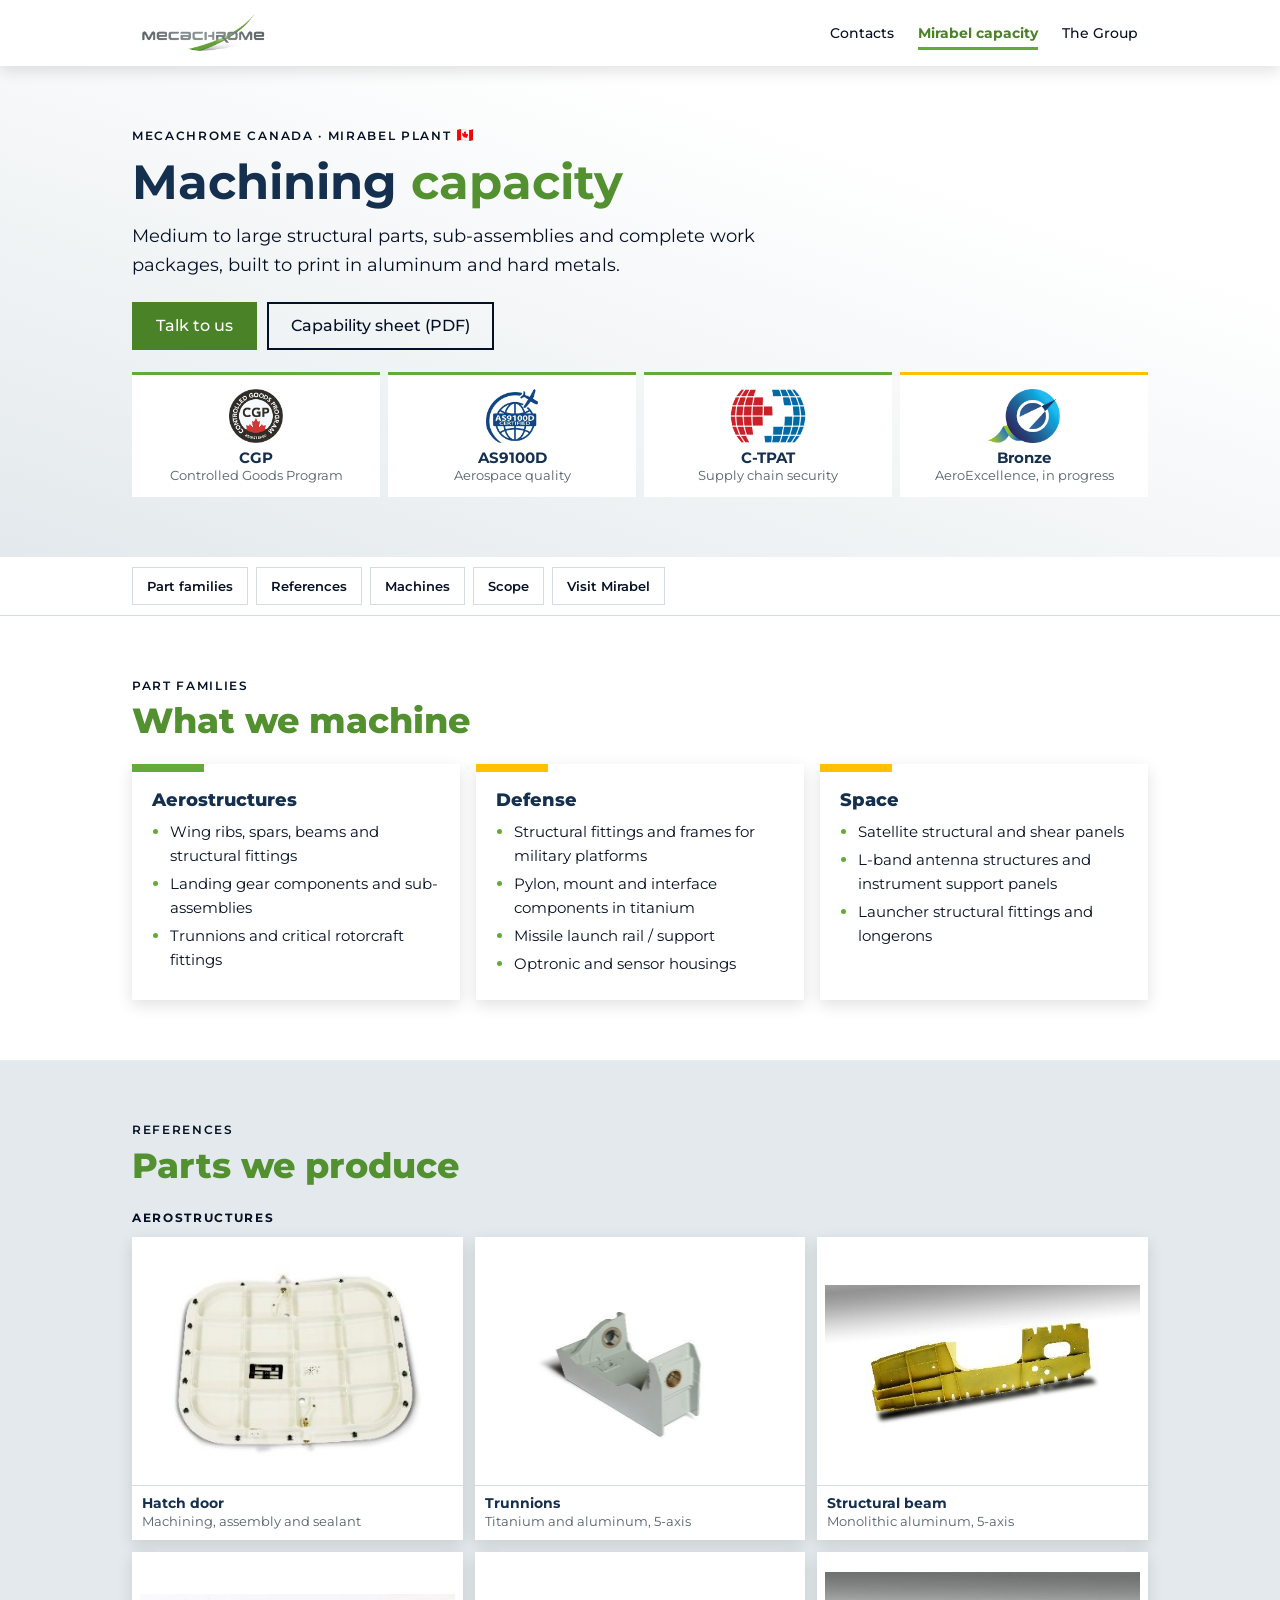
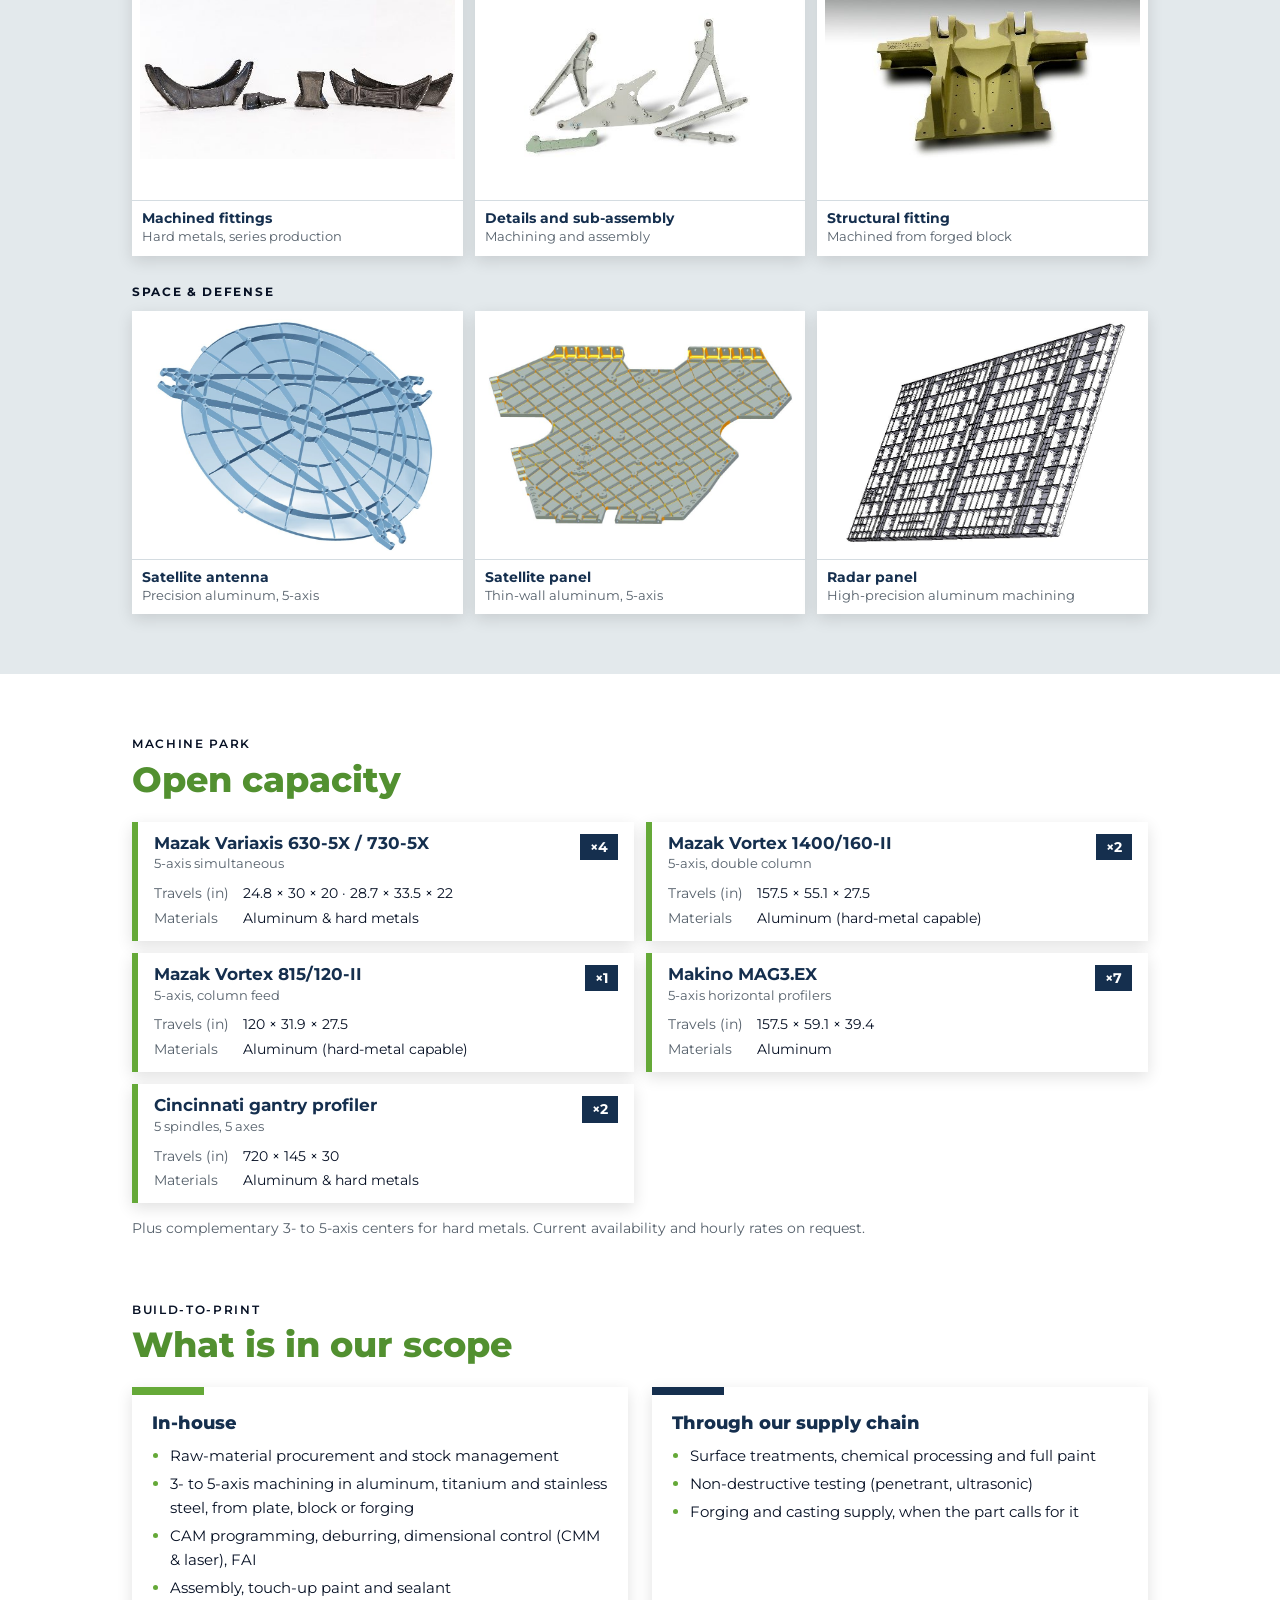
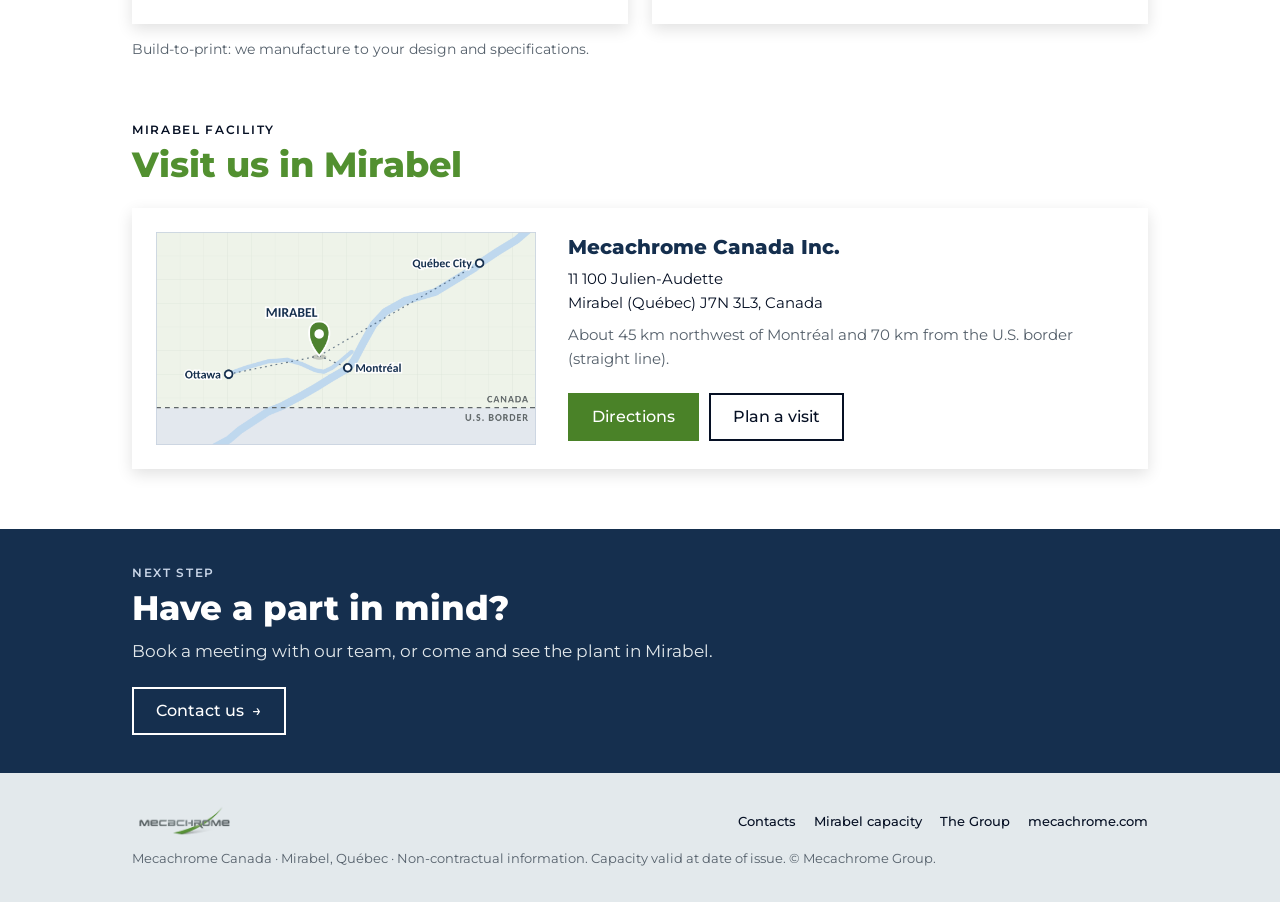
==== commit b53fa214: "Remove kit/kitting mentions from AUSA 2026 page Co-Authored-By: Claude Opus 5.5 <noreply@anthropic.c" ====
--- a/ausa-2026/index.html
+++ b/ausa-2026/index.html
@@ -33,7 +33,7 @@
   <div class="wrap">
     <span class="eyebrow">Mecachrome Canada · Mirabel plant<img class="flag" src="../assets/flag-ca.png" alt="" width="16" height="12"></span>
     <h1>Machining <em>capacity</em></h1>
-    <p class="lead">Medium to large structural parts, sub-assemblies and complete work packages, built to print in aluminum and hard metals, and delivered as finished kits when needed.</p>
+    <p class="lead">Medium to large structural parts, sub-assemblies and complete work packages, built to print in aluminum and hard metals.</p>
     <div class="btns">
       <a class="btn primary" href="../#contact">Talk to us</a>
       <a class="btn" href="../assets/Mecachrome_Canada_Capability_AUSA2026.pdf">Capability sheet (PDF)</a>
@@ -84,7 +84,7 @@
       <figure><div class="ph"><img src="../assets/trunnions.jpg" alt="Machined trunnion" loading="lazy"></div><figcaption><b>Trunnions</b>Titanium and aluminum, 5-axis</figcaption></figure>
       <figure><div class="ph"><img src="../assets/structural-beam.jpg" alt="Machined structural beam" loading="lazy"></div><figcaption><b>Structural beam</b>Monolithic aluminum, 5-axis</figcaption></figure>
       <figure><div class="ph"><img src="../assets/machined-fittings.jpg" alt="Machined hard-metal fittings" loading="lazy"></div><figcaption><b>Machined fittings</b>Hard metals, series production</figcaption></figure>
-      <figure><div class="ph"><img src="../assets/details-subassembly.jpg" alt="Machined details assembled as a kit" loading="lazy"></div><figcaption><b>Details and sub-assembly</b>Assembled and delivered as a kit</figcaption></figure>
+      <figure><div class="ph"><img src="../assets/details-subassembly.jpg" alt="Machined details and sub-assembly" loading="lazy"></div><figcaption><b>Details and sub-assembly</b>Machining and assembly</figcaption></figure>
       <figure><div class="ph"><img src="../assets/structural-fitting.jpg" alt="Structural fitting machined from forged block" loading="lazy"></div><figcaption><b>Structural fitting</b>Machined from forged block</figcaption></figure>
     </div>
     <p class="subhead">Space &amp; defense</p>
@@ -129,7 +129,7 @@
         <li>Raw-material procurement and stock management</li>
         <li>3- to 5-axis machining in aluminum, titanium and stainless steel, from plate, block or forging</li>
         <li>CAM programming, deburring, dimensional control (CMM &amp; laser), FAI</li>
-        <li>Assembly, touch-up paint and sealant, kitting</li></ul></div></div>
+        <li>Assembly, touch-up paint and sealant</li></ul></div></div>
       <div class="card"><span class="tab navy"></span><div class="in"><h3>Through our supply chain</h3><ul>
         <li>Surface treatments, chemical processing and full paint</li>
         <li>Non-destructive testing (penetrant, ultrasonic)</li>
